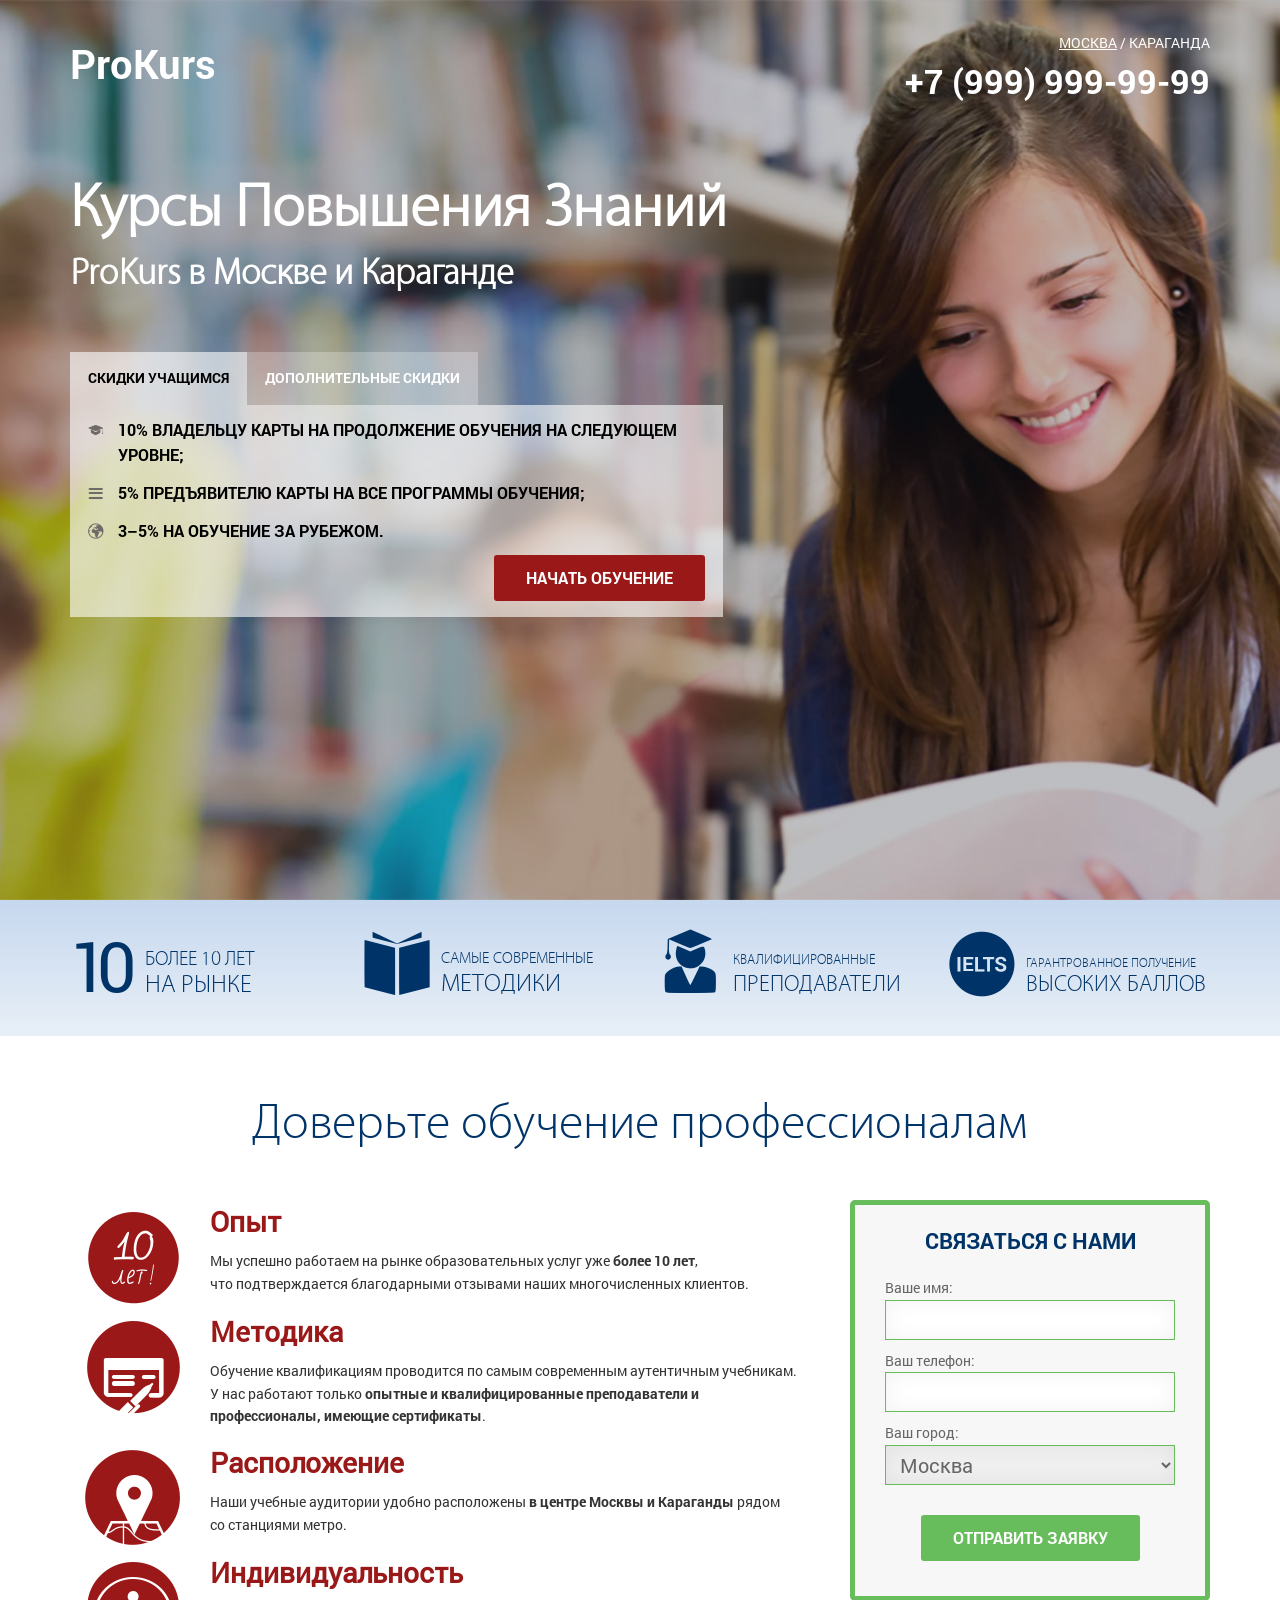
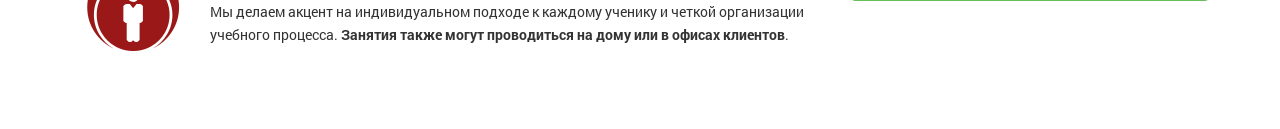
==== index.html @ 19eb00b7 "init" ====
<!DOCTYPE html>
<html>
<head>

	<meta charset="utf-8" />

	<title>Заголовок</title>
	<meta content="" name="description" />
	<link rel="shortcut icon" href="favicon.ico" />

	<meta http-equiv="X-UA-Compatible" content="IE=edge" />
	<meta name="viewport" content="width=device-width, initial-scale=1.0" />

	<link rel="stylesheet" href="libs/bootstrap/bootstrap-grid-3.3.2.min.css" />
	<link rel="stylesheet" href="libs/myfonts/stylesheet.css" />
	<link rel="stylesheet" href="libs/owl/assets/owl.carousel.css" />
	<link rel="stylesheet" href="libs/magnific/magnific-popup.css" />
	<link rel="stylesheet" href="libs/animate/animate.min.css" />
	<link rel="stylesheet" href="css/fonts.css" />
	<link rel="stylesheet" href="css/main.css" />
	<link rel="stylesheet" href="css/media.css" />

</head>
<body>

	<header>
		<div class="container">
			<div class="row">
				<div class="top_line">
					<div class="col-md-6 col-sm-6">
						<div class="logo">ProKurs</div>
					</div>
					<div class="col-md-6 col-sm-6">
						<div class="top_phone">
							
						<div class="wrapper">
    					<div class="tabs">
        				<span class="tab">Москва</span> /
        				<span class="tab">Караганда</span>
        
    					</div>
	    				
	    				<div class="tab_content">
				        <div class="tab_item">+7 (999) 999-99-99</div>
				        <div class="tab_item">+7 (999) 888-88-88</div>
	    				</div>
						
						</div>


						</div>
					</div>
				</div>
			</div>

			<div class="row">
				<div class="top_header clearfix">
					<div class="col-md-12">
						<h1>Курсы Повышения Знаний</h1>
						<h2>ProKurs в Москве и Караганде</h2>
					</div>
				</div>
				<div class="tabs_header clearfix">
				<div class="col-md-7">
					<div class="wrapper">
					    <div class="tabs clearfix">
					        <span class="tab">Скидки учащимся</span>
					        <span class="tab">
						        <span class="hidden-xs hidden-sm">Дополнительные скидки</span>
						        <span class="hidden-md hidden-lg">Дополнительно</span>       
					        </span>
					    </div>
					    <div class="tab_content">
					        <div class="tab_item">
					        	<ul>
					        		<li><i class="my my_a"></i>10% владельцу карты на продолжение обучения на следующем уровне;</li>
					        		<li><i class="my my_b"></i>5% предъявителю карты на все программы обучения;</li>
					        		<li><i class="my my_c"></i>3–5% на обучение за рубежом. </li>
					        	</ul>
					        </div>
					        <div class="tab_item">Lorem ipsum dolor sit amet, consectetur adipisicing elit. Fugiat non aspernatur voluptatibus blanditiis iste, culpa voluptatem accusamus obcaecati autem illum minus esse magnam libero, expedita delectus fugit numquam. Dolorem, quidem!</div>
					        <div class="button_wrap">
					        	<a href="#" class="button btn_red">Начать обучение</a>
					        </div>
					    </div>
					</div>										
				</div>
					
				</div>
			</div>
		</div>

	</header>

	<section class="s_tizers">
		<div class="container">
			<div class="row">
				<div class="col-md-3 col-sm-6">
					<div class="tiz_img">
						<i class="my">10</i>
					</div>
					<div class="tiz_descr">
						<span>Более 10 лет</span>
						<strong>на рынке</strong>
					</div>
				</div>
				<div class="col-md-3 col-sm-6">
					<div class="tiz_img">
						<i class="my my_d"></i>
					</div>
					<div class="tiz_descr">
						<span>Самые современные</span>
						<strong>методики</strong>
					</div>
				</div>
				<div class="col-md-3 col-sm-6">
					<div class="tiz_img">
						<i class="my my_e"></i>
					</div>
					<div class="tiz_descr">
						<span>Квалифицированные</span>
						<strong>преподаватели</strong>
					</div>
				</div>
				<div class="col-md-3 col-sm-6">
					<div class="tiz_img">
						<i class="my my_f"></i>
					</div>
					<div class="tiz_descr">
						<span>Гарантрованное получение</span>
						<strong>высоких баллов</strong>
					</div>
				</div>
			</div>
		</div>
	</section>

	<section class="s_profi">
	  <div class="container">
	      <div class="row">
	          <div class="col-md-12">
	              <h2>Доверьте обучение профессионалам</h2>
	          </div>
	      </div>
	      <div class="row">
	          <div class="col-md-8">
	             
	              <div class="profi_item clearfix col-md-12 col-sm-12 col-xs-6">
	                  <div class="row">
	                      <div class="profi_left col-md-2 col-sm-2">
	                          <i class="my my_h"></i>
	                      </div>
	                      <div class="profi_right col-md-10 col-sm-10">
	                          <h3>Опыт</h3>
	                          <p>Мы успешно работаем на рынке образовательных услуг уже <strong>более 10 лет</strong>, что подтверждается благодарными отзывами наших многочисленных клиентов.</p>
	                      </div>
	                  </div>
	              </div>


								<div class="profi_item clearfix col-md-12 col-sm-12 col-xs-6">
	                  <div class="row">
	                      <div class="profi_left col-md-2 col-sm-2">
	                          <i class="my my_g"></i>
	                      </div>
	                      <div class="profi_right col-md-10 col-sm-10">
	                          <h3>Методика</h3>
	                          <p>Обучение квалификациям проводится по самым современным аутентичным учебникам. У нас работают только <strong>опытные и квалифицированные преподаватели и профессионалы, имеющие сертификаты</strong>.</p>
	                      </div>
	                  </div>
	              </div>




								<div class="profi_item clearfix col-md-12 col-sm-12 col-xs-6">
	                  <div class="row">
	                      <div class="profi_left col-md-2 col-sm-2">
	                          <i class="my my_i"></i>
	                      </div>
	                      <div class="profi_right col-md-10 col-sm-10">
	                          <h3>Расположение</h3>
	                          <p>Наши учебные аудитории удобно расположены <strong>в центре Москвы и Караганды</strong> рядом со станциями метро.</p>
	                      </div>
	                  </div>
	              </div>


	              <div class="profi_item clearfix col-md-12 col-sm-12 col-xs-6">
	                  <div class="row">
	                      <div class="profi_left col-md-2 col-sm-2">
	                          <i class="my my_j"></i>
	                      </div>
	                      <div class="profi_right col-md-10 col-sm-10">
	                          <h3>Индивидуальность</h3>
	                          <p>Мы делаем акцент на индивидуальном подходе к каждому ученику и четкой организации учебного процесса. <strong>Занятия также могут проводиться на дому или в офисах клиентов</strong>.</p>
	                      </div>
	                  </div>
	              
	             </div>



	          </div>
	          <div class="col-md-4">
	              <form>
	              	<h2>Связаться с нами</h2>
	              	<label>
	              		<span>Ваше имя:</span>
	              		<input type="text" name="name" required>
	              	</label>
	              	<label>
	              		<span>Ваш телефон:</span>
	              		<input type="text" name="phone" required>
	              	</label>
	              	<label>
	              		<span>Ваш город:</span>
	              		<select name="city">
	              			<option>Москва</option>
	              			<option>Караганда</option>
	              		</select>
	              	</label>
	              	<div class="button_wrap">
	              	<button class = "button btn_green">
	              		Отправить заявку
	              	</button>
	              	</div>
	              </form>
	          </div> 
	      </div>
	</section>



	<script src="libs/jquery/jquery-1.11.2.min.js"></script>
	<script src="libs/modernizr/modernizr.js"></script>
	<script src="libs/stellar/jquery.stellar.min.js"></script>
	<script src="libs/owl/owl.carousel.min.js"></script>
	<script src="libs/magnific/jquery.magnific-popup.min.js"></script>
	<script src="libs/waypoints/waypoints.min.js"></script>
	<script src="libs/animate/animate-css.js"></script>
	
	<script src="js/common.js"></script>

	<!-- Yandex.Metrika counter --><script type="text/javascript">(function (d, w, c) { (w[c] = w[c] || []).push(function() { try { w.yaCounter28742626 = new Ya.Metrika({id:28742626, webvisor:true, clickmap:true, trackLinks:true, accurateTrackBounce:true}); } catch(e) { } }); var n = d.getElementsByTagName("script")[0], s = d.createElement("script"), f = function () { n.parentNode.insertBefore(s, n); }; s.type = "text/javascript"; s.async = true; s.src = (d.location.protocol == "https:" ? "https:" : "http:") + "//mc.yandex.ru/metrika/watch.js"; if (w.opera == "[object Opera]") { d.addEventListener("DOMContentLoaded", f, false); } else { f(); } })(document, window, "yandex_metrika_callbacks");</script><noscript><div><img src="//mc.yandex.ru/watch/28742626" style="position:absolute; left:-9999px;" alt="" /></div></noscript><!-- /Yandex.Metrika counter -->
	<!-- Google Analytics counter --><!-- /Google Analytics counter -->
</body>
</html>
---- libs/myfonts/stylesheet.css ----
/* Generated by Font Squirrel (http://www.fontsquirrel.com) on January 26, 2016 */



@font-face {
    font-family: 'myFont';
    src: url('myFont-webfont.eot');
    src: url('myFont-webfont.eot?#iefix') format('embedded-opentype'),
         url('myFont-webfont.woff2') format('woff2'),
         url('myFont-webfont.woff') format('woff'),
         url('myFont-webfont.ttf') format('truetype'),
         url('myFont-webfont.svg#myFont') format('svg');
    font-weight: normal;
    font-style: normal;

}

.my {
	font-family: 'myFont';
	font-style: 32px;
	display: inline-block;
	font-style: normal;
	text-rendering: auto;
	-webkit-font-smoothing: antialiased;
	-moz-osx-font-smoothing: grayscale;
	text-transform: none;
}

.my.my_a::before {
	content: 'a';
}

.my.my_b::before {
	content: 'b';
}

.my.my_c::before {
	content: 'c';
}

.my.my_d::before {
	content: 'd';
}
.my.my_e::before {
	content: 'e';
}
 
.my.my_f::before {
	content: 'f';
}

.my.my_g::before {
	content: 'g';
}

.my.my_h::before {
	content: 'h'; 
}

.my.my_i::before {
	content: 'i';
}


.my.my_j::before {
	content: 'j';
}
---- css/fonts.css ----
@font-face {
  font-family: "RobotoRegular";
  font-style: normal;
  font-weight: normal;
  src: url("../fonts/RobotoRegular/RobotoRegular.eot?#iefix") format("embedded-opentype"), url("../fonts/RobotoRegular/RobotoRegular.woff") format("woff"), url("../fonts/RobotoRegular/RobotoRegular.ttf") format("truetype");
}

@font-face {
  font-family: "RobotoBold";
  font-style: normal;
  font-weight: normal;
  src: url("../fonts/RobotoBold/RobotoBold.eot?#iefix") format("embedded-opentype"), url("../fonts/RobotoBold/RobotoBold.woff") format("woff"), url("../fonts/RobotoBold/RobotoBold.ttf") format("truetype");
}

@font-face {
  font-family: "CleanvertisingLight";
  font-style: normal;
  font-weight: normal;
  src: url("../fonts/CleanvertisingLight/CleanvertisingLight.eot?#iefix") format("embedded-opentype"), url("../fonts/CleanvertisingLight/CleanvertisingLight.woff") format("woff"), url("../fonts/CleanvertisingLight/CleanvertisingLight.ttf") format("truetype");
}
---- css/main.css ----
body {
  font-family: "RobotoRegular", sans-serif;
  color: #333;
  font-weight: normal;
  font-style: 16px;
  min-width: 320px;
  position: relative;
  line-height: 1.6;
  -webkit-font-smoothing: antialised;
}

h1 {
  color: #fff;
  font-size: 60px;
  line-height: 56px;
  font-weight: bold;
  font-family: "CleanvertisingLight", sans-serif;
  margin: 0;
}

section {
  padding: 58px 0 68px;
}

section.s_dark h2, section.s_dark h3, section.s_dark p {
  color: #fff;
}

section h2 {
  color: #003469;
  font-size: 50px;
  line-height: 56px;
  margin-bottom: 50px;
  font-family: "CleanvertisingLight", sans-serif;
  text-align: center;
  margin-top: 0;
  font-weight: normal;
}

p strong {
  font-family: "RobotoBold", sans-serif;
  font-weight: normal;
}

header {
  min-height: 640px;
  background-image: url(../img/top_bg.jpg);
  background-position: top center;
  background-size: cover;
  color: #fff;
  padding-top: 32px;
  padding-bottom: 40px;
}

.logo {
  font-size: 40px;
  font-family: "RobotoBold", sans-serif;
  font-weight: bold;
}

.tab_item {
  display: none;
  font-size: 16px;
  font-family: "RobotoBold", sans-serif;
}

.tab_item:first-child {
  display: block;
}

.top_phone {
  text-align: right;
}

.top_phone .wrapper .tab {
  text-transform: uppercase;
  cursor: pointer;
}

.top_phone .wrapper .active {
  text-decoration: underline;
}

.top_phone .tab_item {
  display: none;
  font-size: 34px;
  font-family: "RobotoBold", sans-serif;
}

.top_phone .tab_item:first-child {
  display: block;
}

.top_header {
  margin-top: 70px;
}

.top_header h2 {
  margin: 10px 0 0;
  font-family: "CleanvertisingLight", sans-serif;
  font-size: 36px;
}

.tabs_header {
  margin-top: 50px;
}

.tabs_header ul, .tabs_header li {
  list-style-type: none;
  margin: 0;
  padding: 0;
}

.tabs_header li {
  padding-left: 30px;
  position: relative;
  margin-bottom: 12px;
}

.tabs_header i {
  position: absolute;
  left: 0;
  top: 0;
  line-height: 26px;
  color: #6f6a67;
}

.tabs_header .tabs .tab {
  display: inline-block;
  background-color: rgba(255, 255, 255, 0.25);
  padding: 15px 18px;
  text-transform: uppercase;
  cursor: pointer;
  float: left;
  font-family: "RobotoBold", sans-serif;
  transition: all 0.25s ease;
}

.tabs_header .tabs .tab.active {
  background-color: rgba(255, 255, 255, 0.6);
  color: #000;
}

.tabs_header .tab_content {
  padding: 12px 18px 16px;
  font-family: "RobotoBold", sans-serif;
  font-size: 18px;
  background-color: rgba(255, 255, 255, 0.6);
  color: #000;
  text-transform: uppercase;
}

.button {
  border: none;
  cursor: pointer;
  display: inline-block;
  height: 46px;
  line-height: 46px;
  padding: 0 32px;
  background-color: #000;
  text-transform: uppercase;
  text-align: center;
  color: #fff;
  border-radius: 3px;
  font-size: 16px;
  font-family: "RobotoBold", sans-serif;
}

.button.btn_red {
  background-color: #9b1818;
}

.button.btn_green {
  background-color: #67bc5c;
}

.button.btn_white {
  background-color: #fff;
  color: #000;
}

.button_wrap {
  text-align: right;
}

a.button {
  color: #fff;
  text-decoration: none;
}

.s_tizers {
  background-color: #c6d8ee;
  background-image: linear-gradient(#c6d8ee, #e8eff7);
  color: #003469;
  font-family: "CleanvertisingLight", sans-serif;
  text-transform: uppercase;
  padding: 35px 0 0;
}

.s_tizers span {
  font-size: 14px;
  display: block;
}

.s_tizers strong {
  font-weight: normal;
  font-size: 23px;
  display: block;
}

.s_tizers .row > div {
  margin-bottom: 35px;
}

.tiz_img, .tiz_descr {
  display: inline-block;
  vertical-align: bottom;
}

.tiz_img i {
  font-size: 70px;
  line-height: 48px;
  margin-right: 5px;
}

.s_tizers .row > div:nth-child(1) i {
  font-family: "RobotoRegular", sans-serif;
  letter-spacing: -12px;
  margin-right: 18px;
  line-height: 60px;
}

.s_tizers .row > div:nth-child(1) strong {
  font-size: 25px;
  line-height: 28px;
}

.s_tizers .row > div:nth-child(1) span {
  font-size: 20px;
  line-height: 24px;
}

.s_tizers .row > div:nth-child(2) strong {
  font-size: 25px;
  line-height: 28px;
}

.s_tizers .row > div:nth-child(2) span {
  font-size: 16px;
  line-height: 24px;
}

.s_tizers .row > div:nth-child(2) i {
  position: relative;
  bottom: -3px;
}

.s_tizers .row > div:nth-child(3) strong {
  line-height: 28px;
}

.s_tizers .row > div:nth-child(3) span {
  line-height: 20px;
}

.s_tizers .row > div:nth-child(4) span {
  font-size: 13px;
  line-height: 8px;
}

.s_tizers .row > div:nth-child(4) strong {
  line-height: 34px;
}

.s_tizers .row > div:nth-child(4) i {
  line-height: 54px;
}

.profi_left {
  color: #9b1818;
}

.profi_left i {
  font-size: 100px;
  line-height: 110px;
}

.profi_right h3 {
  display: inline-block;
  margin: 0;
  color: #9b1818;
  font-size: 28px;
}

.profi_right p {
  margin-top: 5px;
}

form {
  background-color: #f7f7f7;
  padding: 25px 30px;
  border: #67bc5c 5px solid;
  border-radius: 5px;
}

form h2 {
  text-transform: uppercase;
  margin-top: 0;
  font-family: "RobotoBold", sans-serif;
  font-size: 22px;
  color: #text-color;
  line-height: 22px;
  margin-bottom: 25px;
}

form label {
  display: block;
  margin-bottom: 10px;
  color: #666;
  font-size: 14px;
}

form input,
form select {
  display: block;
  line-height: 40px;
  height: 40px;
  border: #67bc5c 1px solid;
  box-shadow: 0 0 20px rgba(0, 0, 0, 0.06) inset;
  width: 100%;
  text-indent: 10px;
  font-size: 20px;
}

form input:focus,
form select:focus {
  box-shadow: #67bc5c 0 0 0 2px;
  border-radius: 3px;
  border-color: #67bc5c;
}

form .button_wrap {
  text-align: center;
  margin: 30px 0 10px;
}
---- css/media.css ----
/*==========  Desktop First Method  ==========*/

/* Large Devices, Wide Screens */
@media only screen and (max-width : 1200px) {
	.s_tizers .row > div {
		text-align: center;
	}
	.tiz_descr {
		display: block;
		margin-top: 10px;
	}


/*	.s_tizers .row > div {
		text-align: center;
	}
	.tiz_descr {
		display: block;
		margin-top: 10px;
	}*/
}

/* Medium Devices, Desktops */


@media only screen and (max-width : 992px) {

	.s_tizers .row > div {
		text-align: left;
	}
	.tiz_descr {
		display: inline-block;
		margin-top: 10px;
	}
	.profi_item:last-child {
		margin-bottom: 30px;
	}
}

/* Small Devices, Tablets */
@media only screen and (max-width : 768px) {
	.top_phone, .logo, .top_header h1, .top_header h2 {
		text-align: center;
	}
	.logo {
		margin-bottom: 15px;
	}
	.top_phone .tab_item {
		font-size: 30px;
	}


	
/*	.s_contacts h2 {
		margin-bottom: 20px;
	}*/

}

@media only screen and (max-width : 600px) {
	.profi_item {
		width: 100%;
		text-align: center;
		margin-bottom: 25px;
	}
	
}

/* Extra Small Devices, Phones */
@media only screen and (max-width : 480px) {
	.top_header {
		margin-top: 30px;
	}
	.top_header h1 {
		font-size: 50px;
		line-height: 50px;
	}
	.top_header h2 {
		font-size: 28px;
	}

	.tabs_header .tabs .tab {
		font-size: 12px;
		padding: 15px 15px;
	}
	
	.button_wrap {
		text-align: center;
	}

	section h2 {
		font-size: 38px;
		line-height: 42px;
	}
/*	
	
	
	form h2 {
		font-size: 22px;
	}
	.button {
		font-size: 15px;
	}
	.s_contacts .tabs .tab {
		padding: 0 20px;
	}*/
}

/* Custom, iPhone Retina */
@media only screen and (max-width : 320px) {

}


/*==========  Mobile First Method  ==========*/

/* Custom, iPhone Retina */
@media only screen and (min-width : 320px) {

}

/* Extra Small Devices, Phones */
@media only screen and (min-width : 480px) {

}

/* Small Devices, Tablets */
@media only screen and (min-width : 768px) {

}

/* Medium Devices, Desktops */
@media only screen and (min-width : 992px) {

}

/* Large Devices, Wide Screens */
@media only screen and (min-width : 1200px) {

}


/* Large Devices, Wide Screens */
@media (min-height: 780px) and (min-width : 1400px) {
	
	.tabs_header {
		position: absolute;
		bottom: 80px;
	}

	.tabs_header > div {
		width: 100%;
		max-width: 660px;
	}

	.top_header {
		margin-top: 150px;
	}

}

@media (min-height: 780px) and (min-width: 1400px) {



/*	.tabs_header {
		position: absolute;
		bottom: 80px;
	}
	.tabs_header > div {
		width: 100%;
		max-width: 660px;
	}
	.top_header {
		margin-top: 150px;
	}*/
}
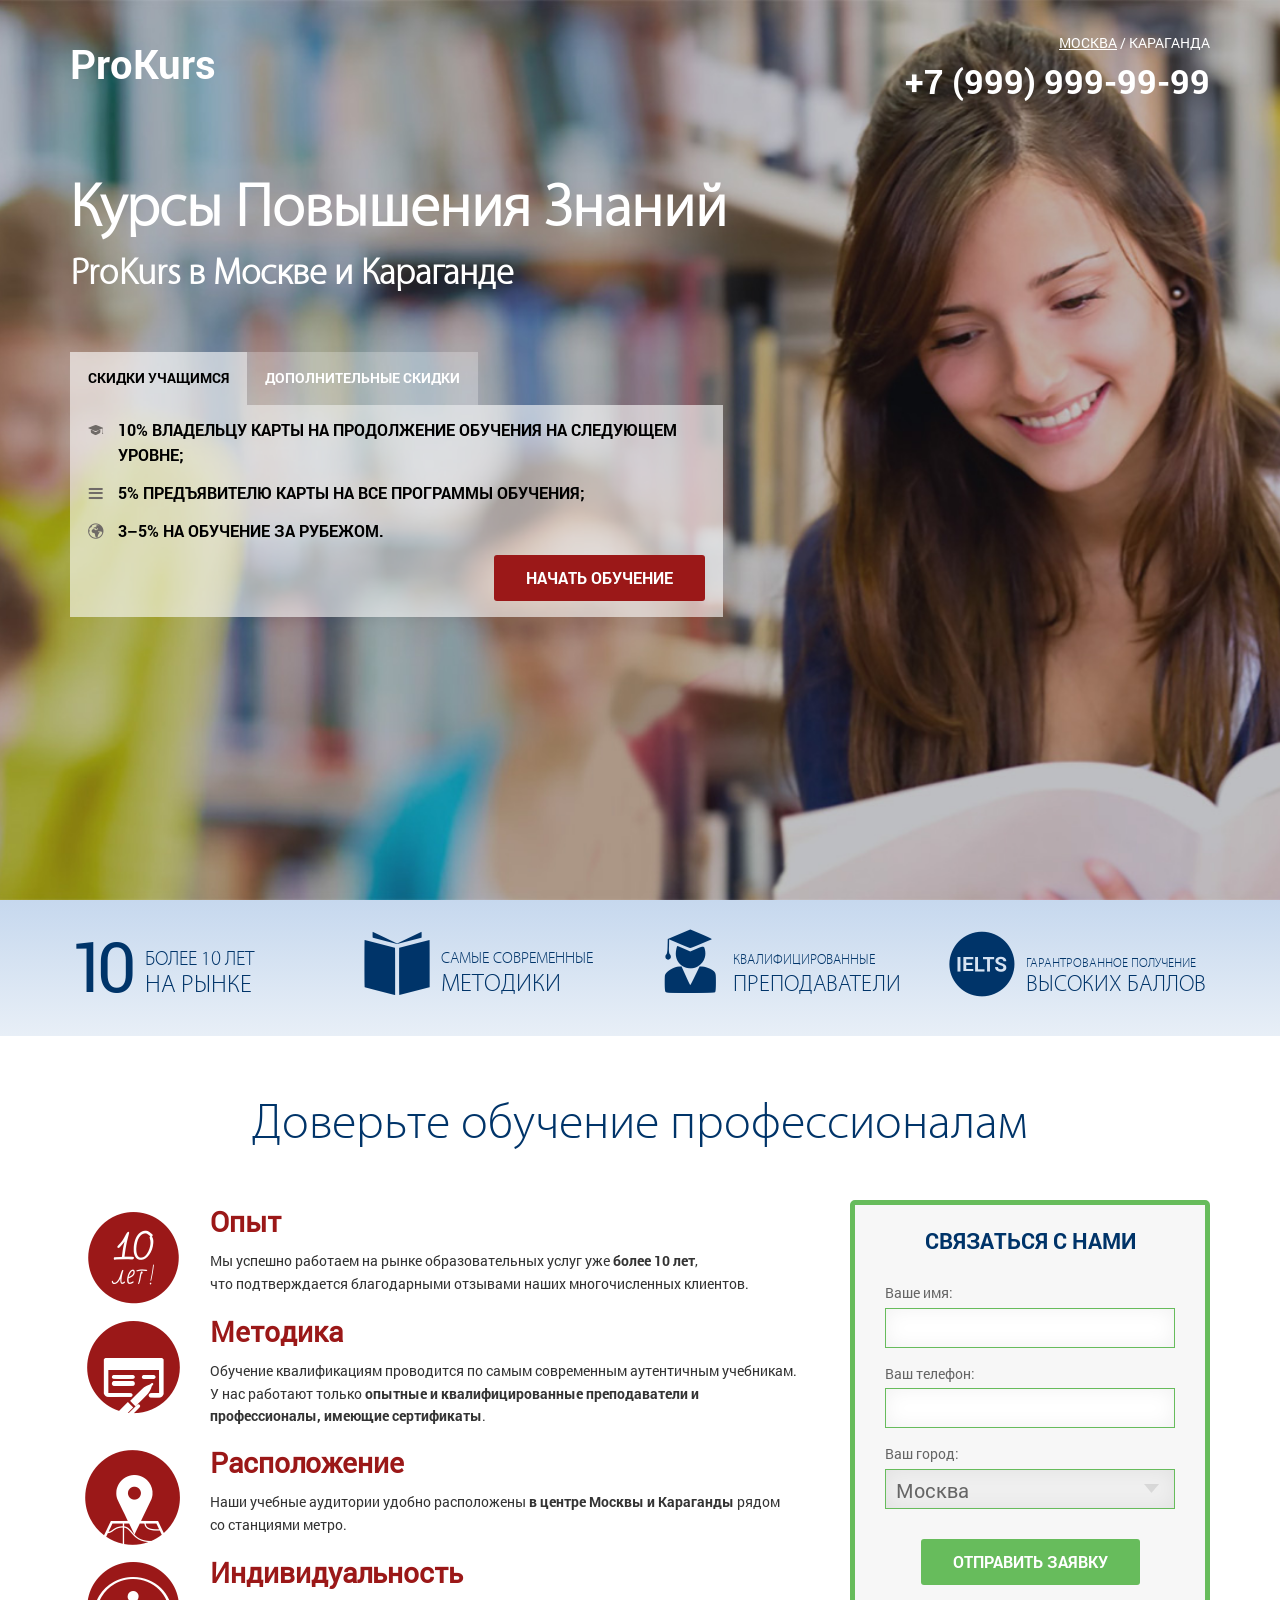
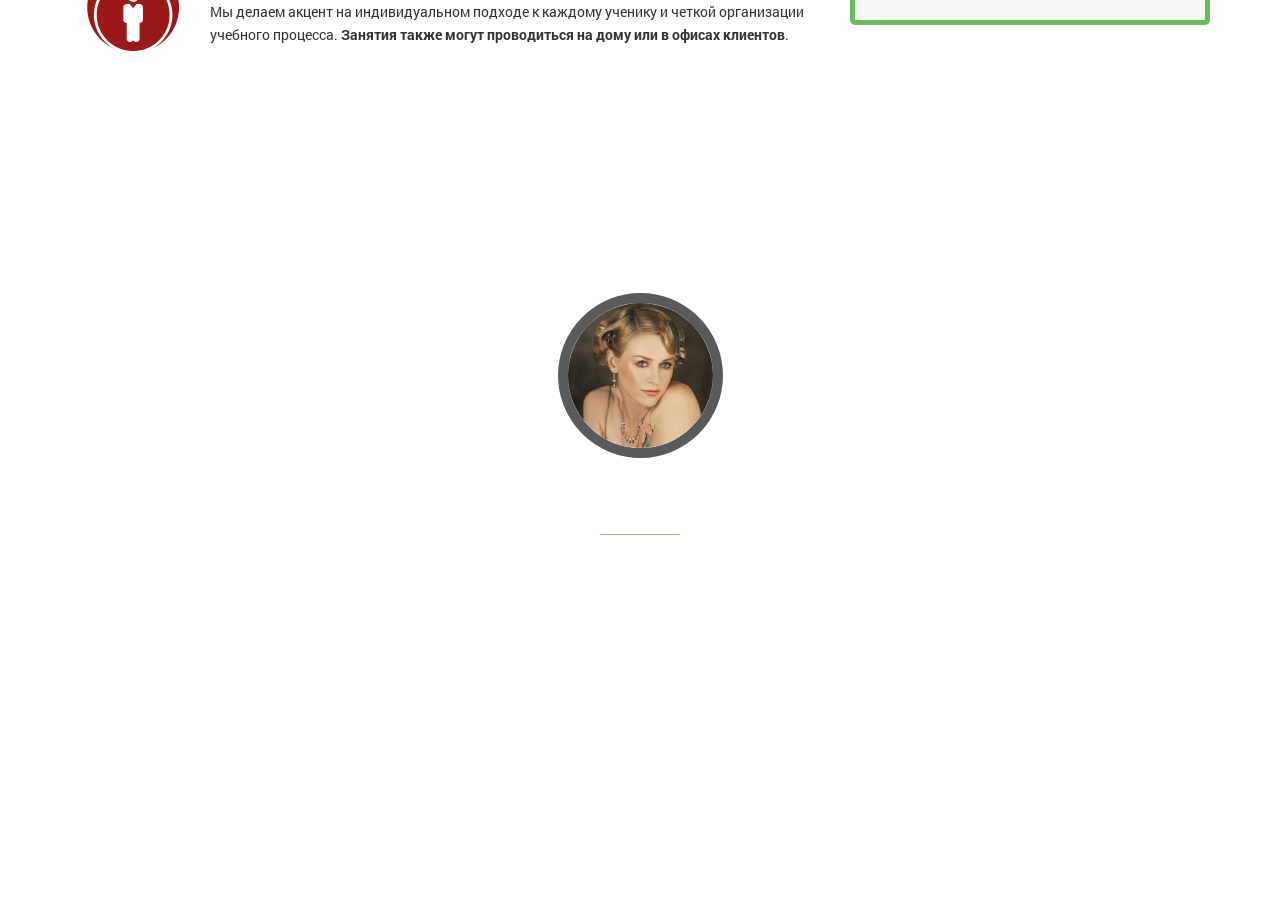
==== commit a2c2e8fa: "add review section" ====
--- a/index.html
+++ b/index.html
@@ -15,6 +15,7 @@
 	<link rel="stylesheet" href="libs/myfonts/stylesheet.css" />
 	<link rel="stylesheet" href="libs/owl/assets/owl.carousel.css" />
 	<link rel="stylesheet" href="libs/magnific/magnific-popup.css" />
+	<link rel="stylesheet" href="libs/stellar/jquery.stellar.min.css" />
 	<link rel="stylesheet" href="libs/animate/animate.min.css" />
 	<link rel="stylesheet" href="css/fonts.css" />
 	<link rel="stylesheet" href="css/main.css" />
@@ -229,7 +230,48 @@
 	          </div> 
 	      </div>
 	</section>
-
+	
+	<section class="s_review s_dark" data-stellar-background-ratio="0.5">
+		<div class="container">
+			<div class="row">
+				<div class="col-md-12">
+					<h2>Отзывы наших учеников</h2>
+				</div>
+			</div>
+			<div class="row">
+				<div class="col-md-12">
+					<div class="carousel">
+						<div class="review_item">
+							<div class="image_wrap">
+								<a href="img/review.jpg" class = "popup"><img src="img/review.jpg" alt="Alt"></a>
+							</div>
+							<h4>Соломатина Наталья</h4>		
+							<div class="hr"></div>
+							<div class="row">
+								<p class="col-md-8">Хочу поблагодарить ProKurs и Алену за проведенные курсы повышения квалификации. Эти уроки помогли мне преодолеть трудности. Уроки проходили в дружеской и непосредственной атмосфере, что способствовало хорошему усвоению материала и мотивировало на дальнейшие занятия. Алена всегда находила интересные темы для обсуждения.</p>
+							</div>			
+						</div>
+
+						<div class="review_item">							
+							<div class="image_wrap">
+								<a href="img/review.jpg" class = "popup"><img src="img/review.jpg" alt="Alt"></a>
+							</div>
+							<h4>Соломатина Наталья</h4>		
+							<div class="hr"></div>
+							<div class="row">
+								<p class="col-md-8">Хочу поблагодарить ProKurs и Алену за проведенные курсы повышения квалификации. Эти уроки помогли мне преодолеть трудности. Уроки проходили в дружеской и непосредственной атмосфере, что способствовало хорошему усвоению материала и мотивировало на дальнейшие занятия. Алена всегда находила интересные темы для обсуждения.</p>
+							</div>			
+												
+						</div>
+					</div>
+				</div>
+			</div>
+		</div>
+	</section>
+
+	<section>
+		
+	</section>
 
 
 	<script src="libs/jquery/jquery-1.11.2.min.js"></script>
--- a/css/main.css
+++ b/css/main.css
@@ -1,3 +1,15 @@
+body input:focus:required:invalid,
+body textarea:focus:required:invalid {
+  color: red;
+  box-shadow: #9b1818 0 0 0 2px;
+  border-color: #9b1818;
+}
+
+body input:required:valid,
+body textarea:required:valid {
+  color: green;
+}
+
 body {
   font-family: "RobotoRegular", sans-serif;
   color: #333;
@@ -310,12 +322,12 @@
   font-size: 22px;
   color: #text-color;
   line-height: 22px;
-  margin-bottom: 25px;
+  margin-bottom: 30px;
 }
 
 form label {
   display: block;
-  margin-bottom: 10px;
+  margin-bottom: 15px;
   color: #666;
   font-size: 14px;
 }
@@ -330,6 +342,8 @@
   width: 100%;
   text-indent: 10px;
   font-size: 20px;
+  margin-top: 3px;
+  -webkit-appearance: none;
 }
 
 form input:focus,
@@ -339,7 +353,99 @@
   border-color: #67bc5c;
 }
 
+form select {
+  background-image: url(../img/arrow.svg);
+  background-repeat: no-repeat;
+  background-position: right center;
+}
+
 form .button_wrap {
   text-align: center;
   margin: 30px 0 10px;
 }
+
+.s_review {
+  background-image: url(../img/middle_bg.jpg);
+  background-repeat: repeat-x;
+  background-attachment: fixed;
+  min-height: 500px;
+  background-position: top center;
+  background-size: cover;
+}
+
+.review_item {
+  text-align: center;
+}
+
+.review_item h4 {
+  font-family: "Times New Roman", serif;
+  font-style: italic;
+  font-size: 22px;
+  margin-top: 20px;
+  font-weight: normal;
+  color: #ffffff;
+  margin-bottom: 20px;
+}
+
+.review_item p {
+  margin: 30px auto 0;
+  float: none;
+  font-size: 15px;
+}
+
+.review_item .image_wrap {
+  text-align: center;
+}
+
+.review_item .image_wrap img {
+  width: 165px;
+  height: 165px;
+  display: inline-block;
+  border-radius: 50%;
+  border: #585a5b 10px solid;
+}
+
+.hr {
+  width: 80px;
+  height: 1px;
+  background-color: #CEA380;
+  margin: auto;
+}
+
+.owl-nav div {
+  width: 34px;
+  height: 140px;
+  background-image: url(../img/s_arrows.png);
+  top: 20px;
+  position: absolute;
+  opacity: .6;
+}
+
+.owl-nav div:hover {
+  opacity: 1;
+}
+
+.owl-nav div.owl-next {
+  right: 0;
+  background-position: top right;
+}
+
+.owl-dots {
+  width: 100%;
+  margin-top: 20px;
+  text-align: center;
+}
+
+.owl-dots .owl-dot {
+  width: 14px;
+  height: 14px;
+  background-color: #fff;
+  display: inline-block;
+  margin: 0 4px;
+  border-radius: 50%;
+  opacity: .5;
+}
+
+.owl-dots .owl-dot.active {
+  opacity: .8;
+}
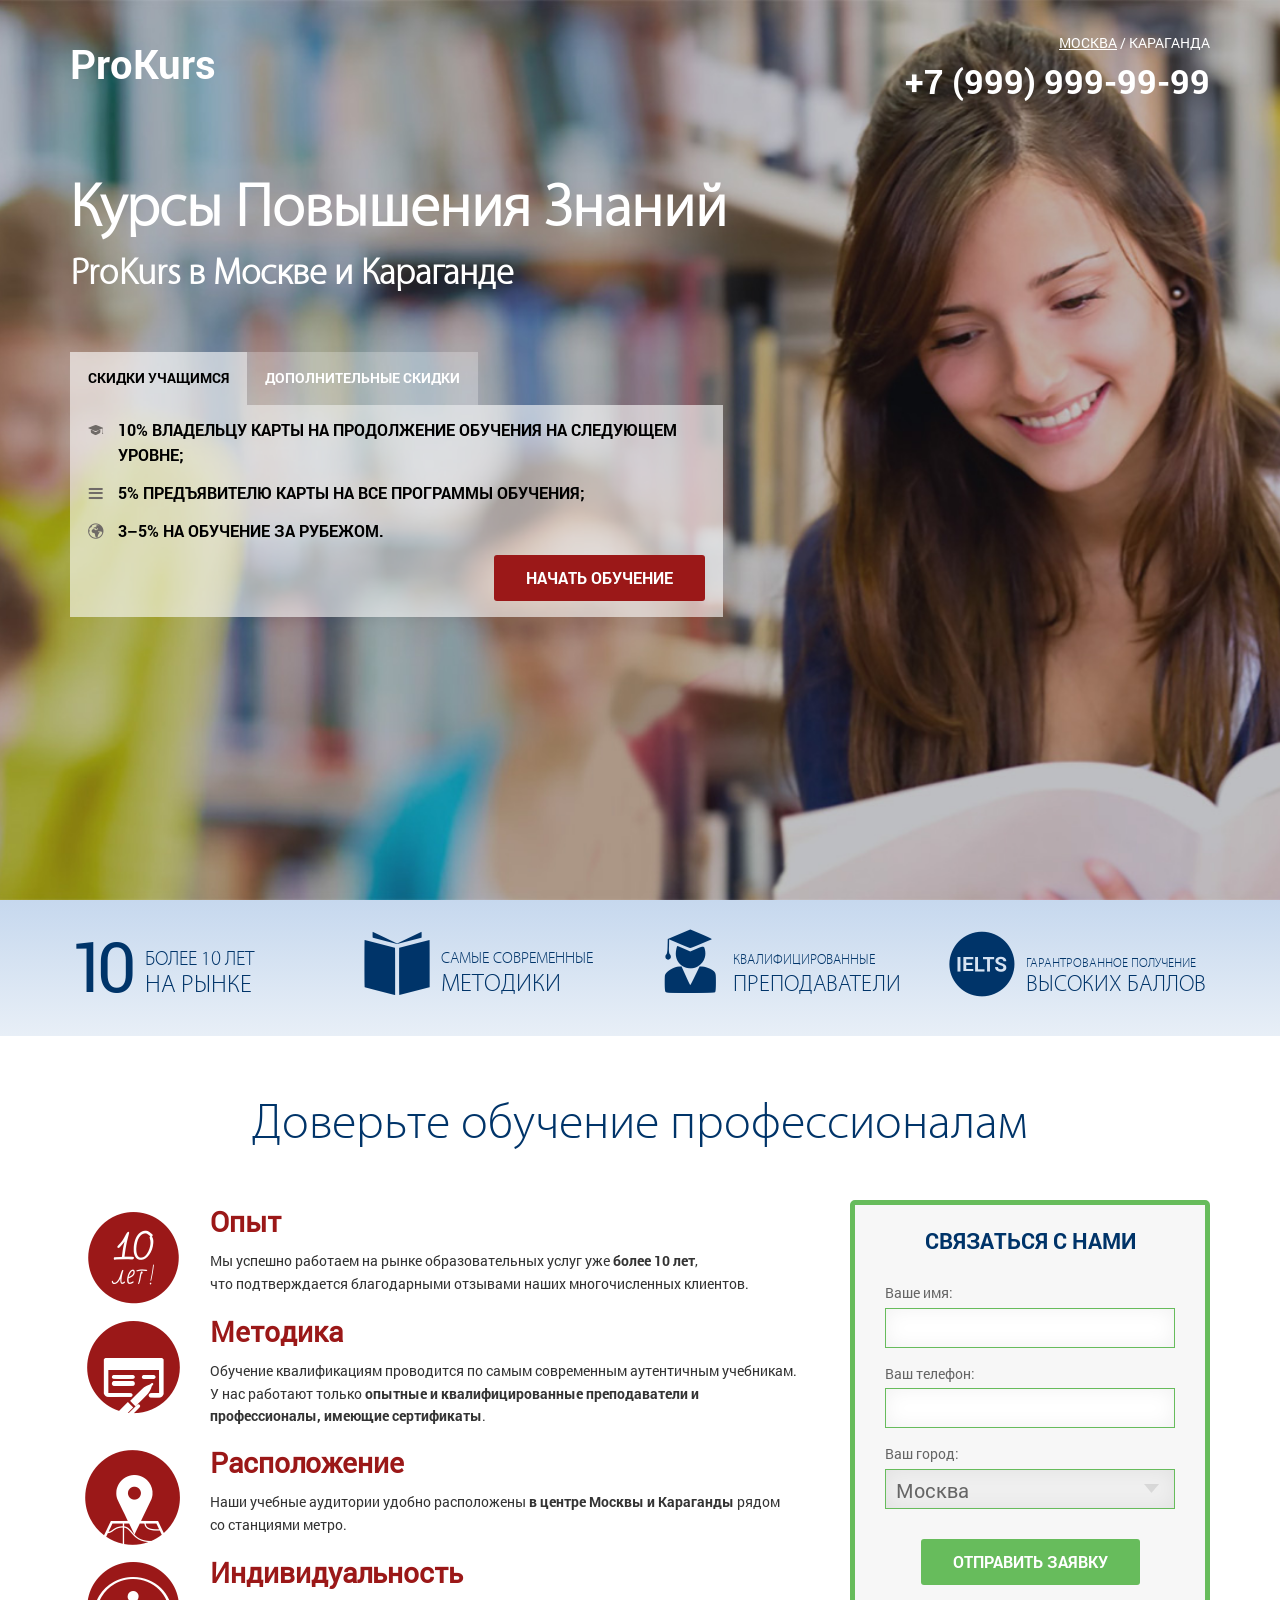
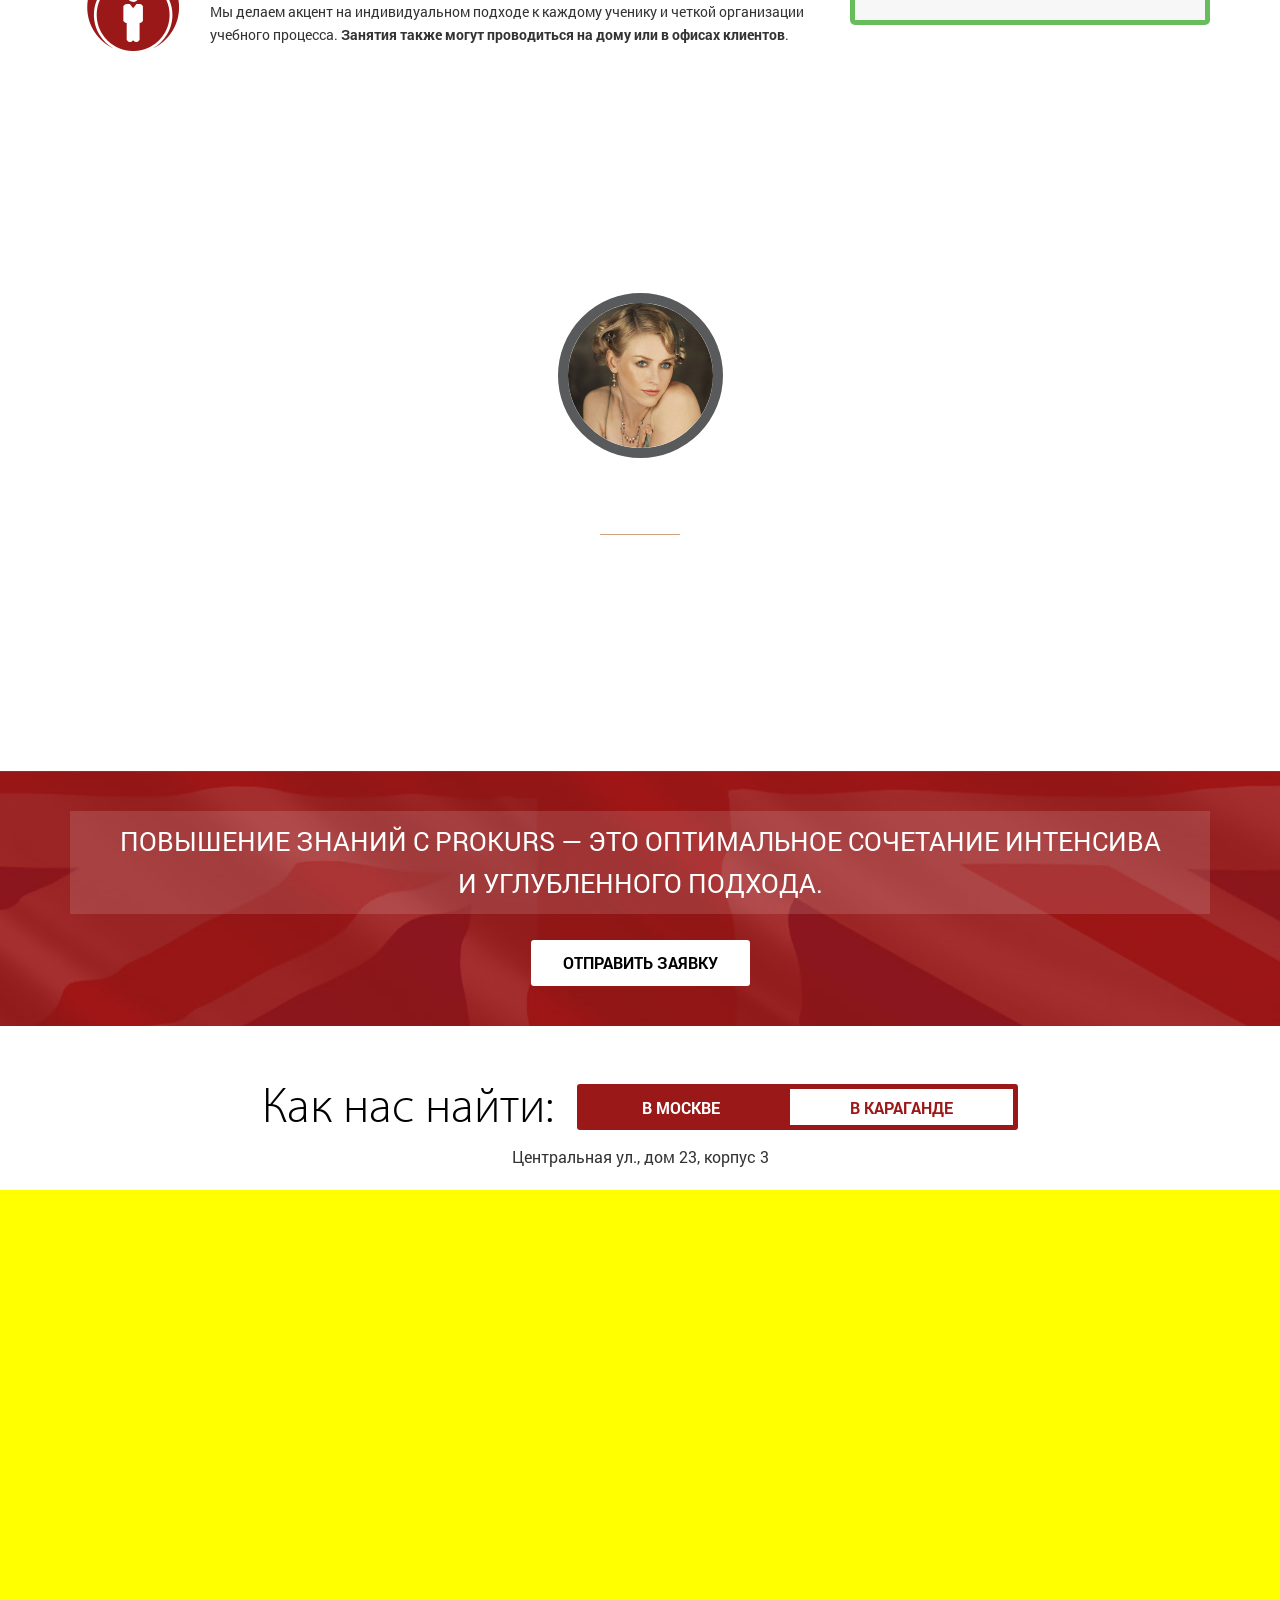
==== commit 502488cf: "add map section" ====
--- a/index.html
+++ b/index.html
@@ -269,8 +269,42 @@
 		</div>
 	</section>
 
-	<section>
-		
+	<section class="s_back s_dark">
+		<div class="container">
+			<div class="row">
+				<div class="col-md-12">
+					<h3>Повышение знаний с ProKurs — это оптимальное сочетание интенсива и углубленного подхода.</h3>
+					<a href="#" class="button btn_white">Отправить заявку</a>
+				</div>
+			</div>
+		</div>
+	</section>
+
+
+	<section class="s_contacts">
+		<div class="contacts_top">
+			<h2>Как нас найти: </h2>
+			<div class="tabs">
+				<span class="tab button btn_white">В Москве</span>
+				<span class="tab button btn_white">В Караганде</span>
+			</div>
+		</div>
+		<div class="wrapper clearfix">
+			<div class="tab_content">
+				<div class="tab_item">
+					Центральная ул., дом 23, корпус 3
+					<div class="map">
+						<script type="text/javascript" charset="utf-8" src="//api-maps.yandex.ru/services/constructor/1.0/js/?sid=SJxdPQAg-WQ5XZqvcQi4F38BadttcbzX&amp;height=480"></script>
+					</div>
+				</div>
+				<div class="tab_item">
+					Центральная ул., дом 21, корпус 1
+					<div class="map">
+						<script type="text/javascript" charset="utf-8" src="//api-maps.yandex.ru/services/constructor/1.0/js/?sid=AT8Q6jaWr2tIyiGAL12AlYM6z9bUo82e&amp;height=480"></script>
+					</div>
+				</div>
+			</div>
+		</div>
 	</section>
 
 
--- a/css/main.css
+++ b/css/main.css
@@ -449,3 +449,82 @@
 .owl-dots .owl-dot.active {
   opacity: .8;
 }
+
+.s_back {
+  background-image: url(../img/red_bg.jpg);
+  background-position: top center;
+  text-align: center;
+  padding: 40px 0;
+}
+
+.s_back h3 {
+  margin-top: 0;
+  text-transform: uppercase;
+  font-weight: normal;
+  font-size: 26px;
+  background-color: rgba(255, 255, 255, 0.13);
+  padding: 10px 0;
+}
+
+.s_back .button {
+  margin: auto;
+}
+
+.s_contacts {
+  padding-bottom: 0;
+  text-align: center;
+}
+
+.s_contacts .wrapper {
+  margin-top: 15px;
+  font-size: 18px;
+}
+
+.s_contacts .wrapper .tab_item {
+  font-weight: normal;
+  font-family: "RobotoRegular", sans-serif;
+}
+
+.s_contacts h2 {
+  color: #000;
+  display: inline-block;
+  vertical-align: middle;
+  margin-bottom: 0;
+  height: 45px;
+  line-height: 45px;
+}
+
+.s_contacts .tabs {
+  display: inline-block;
+  vertical-align: middle;
+  height: 45px;
+  line-height: 45px;
+  margin-left: 20px;
+}
+
+.s_contacts .tabs .tab {
+  float: left;
+  padding: 0 60px;
+  border: #9b1818 5px solid;
+  line-height: 38px;
+  color: #9b1818;
+}
+
+.s_contacts .tabs .tab:first-child {
+  border-radius: 3px 0 0 3px;
+}
+
+.s_contacts .tabs .tab:last-child {
+  border-radius: 0 3px 3px 0;
+}
+
+.s_contacts .tabs .tab.active {
+  background-color: #9b1818;
+  color: #fff;
+}
+
+.map {
+  margin-top: 20px;
+  min-height: 480px;
+  background-color: yellow;
+}
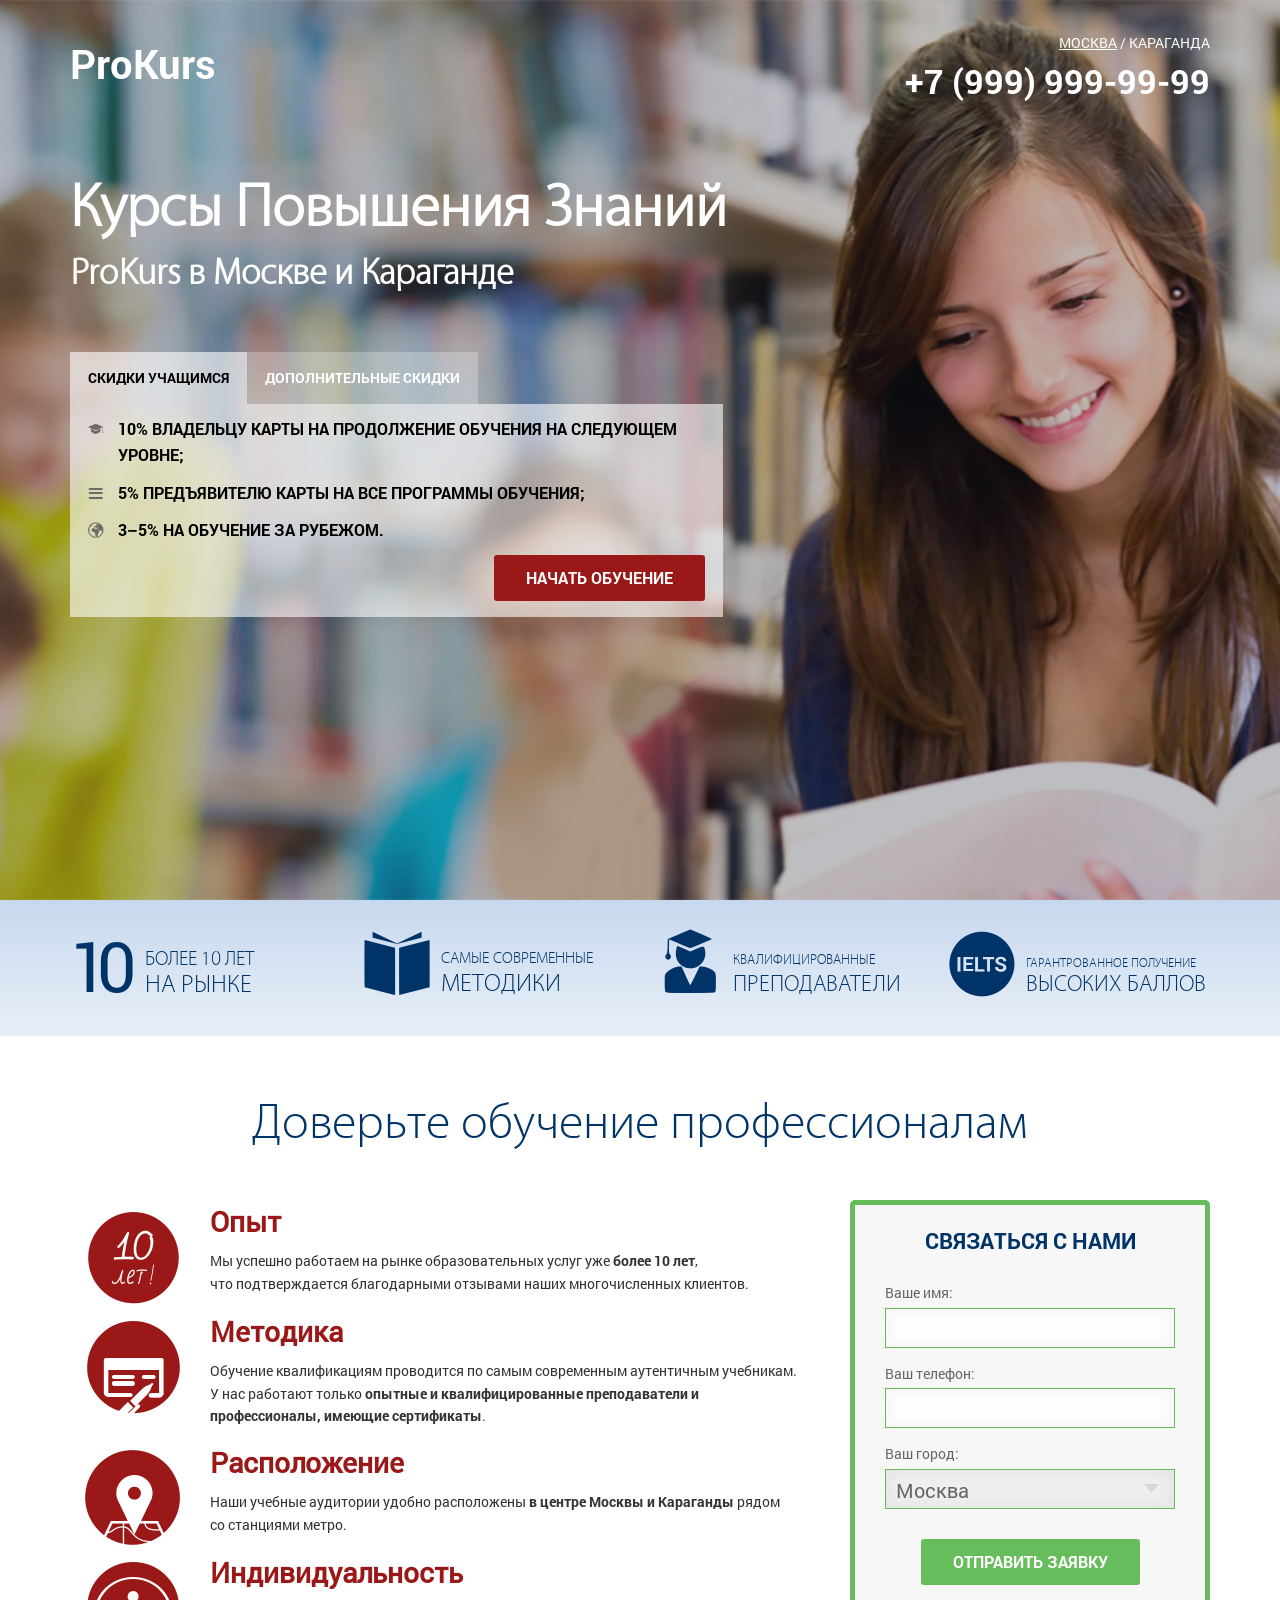
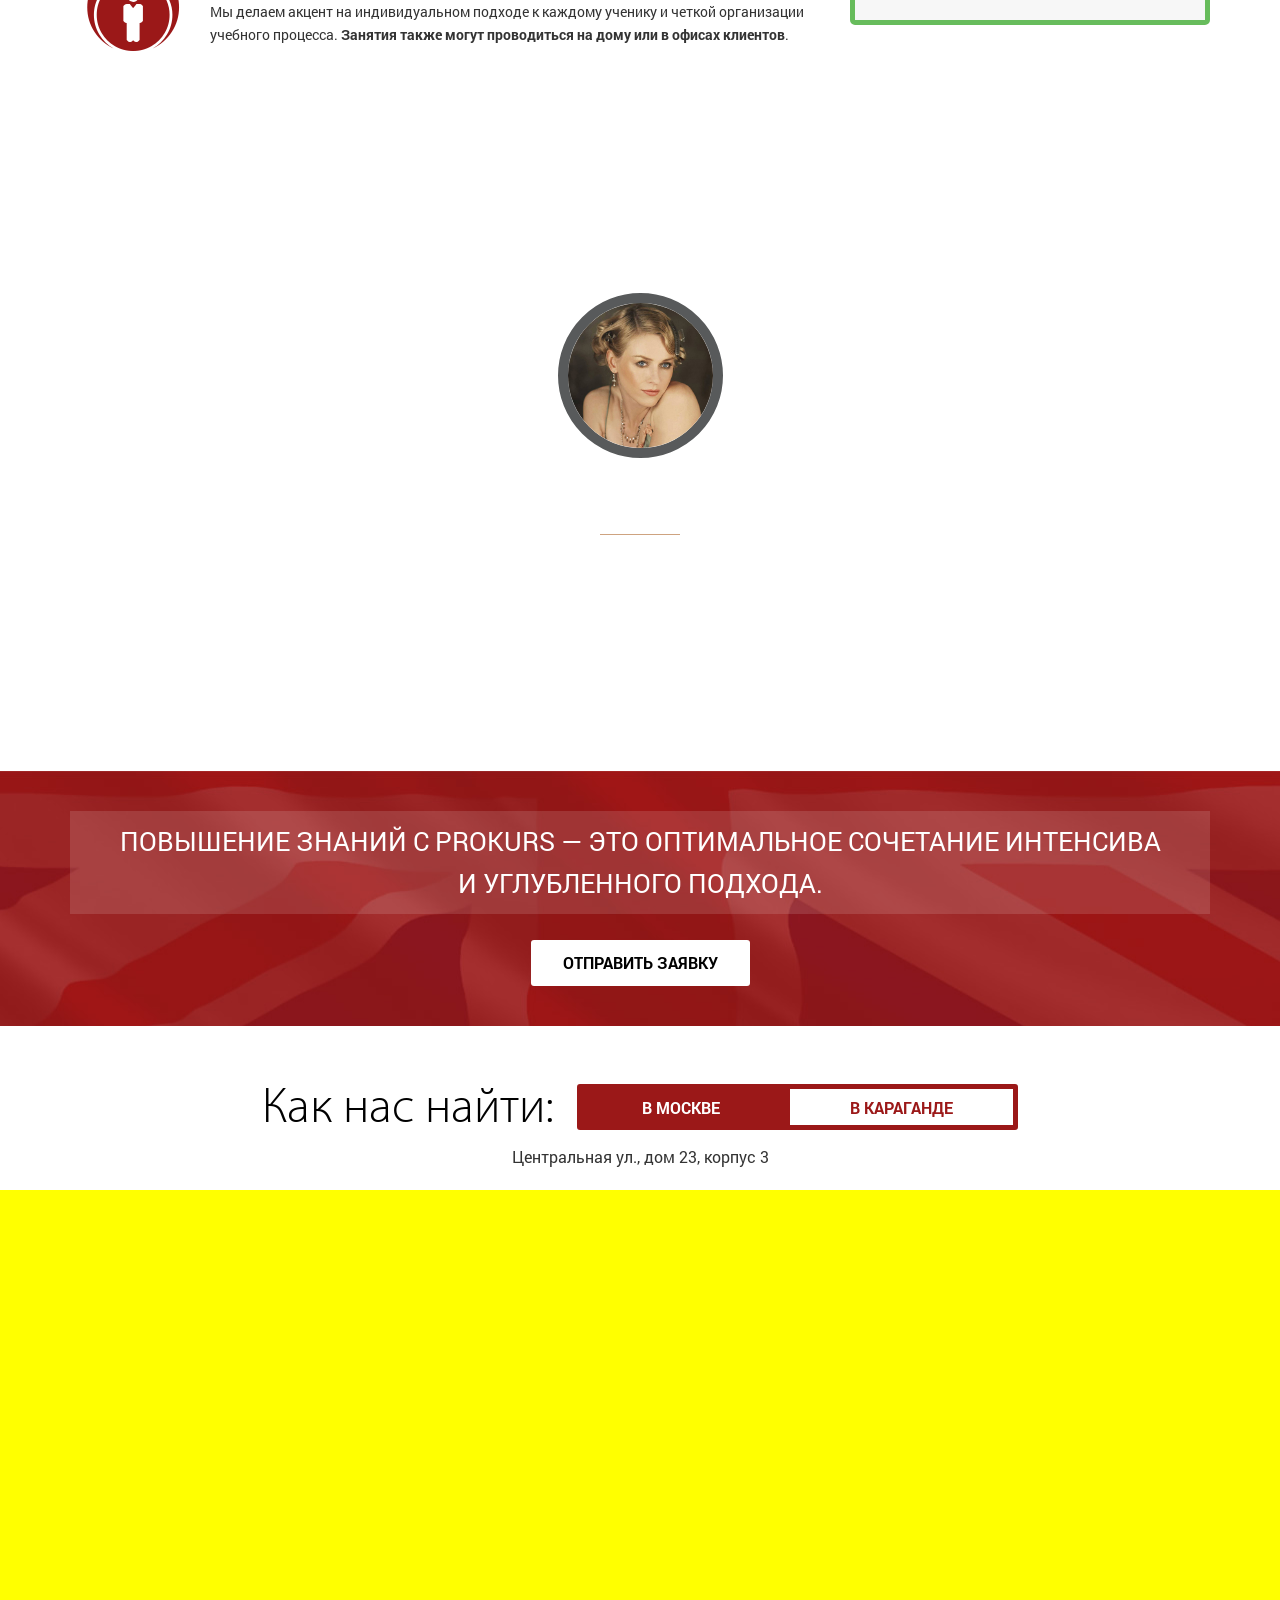
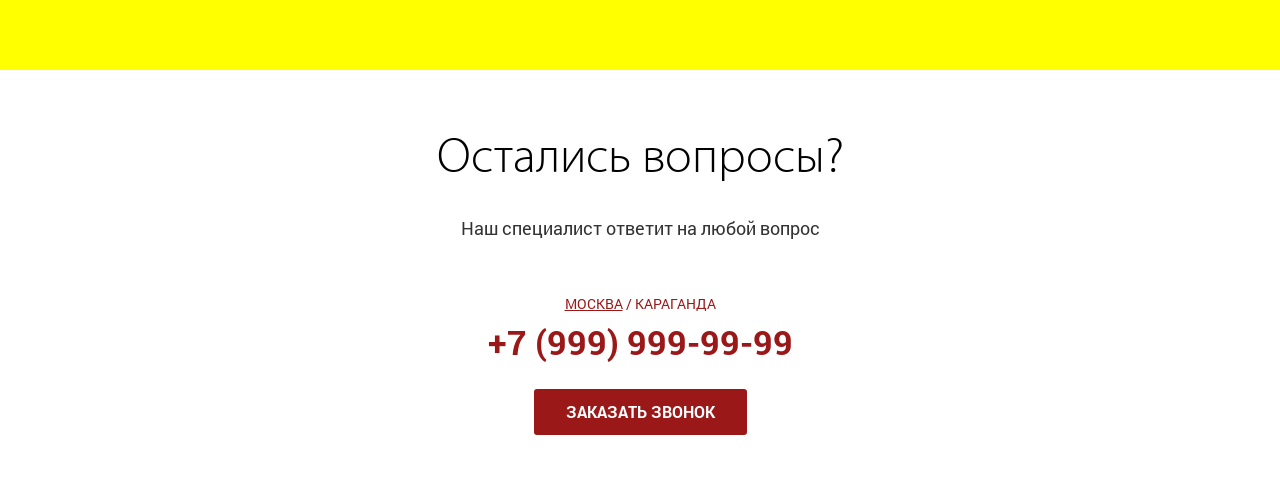
==== commit 733a3e13: "add footer and animation" ====
--- a/index.html
+++ b/index.html
@@ -47,8 +47,6 @@
 	    				</div>
 						
 						</div>
-
-
 						</div>
 					</div>
 				</div>
@@ -308,6 +306,35 @@
 	</section>
 
 
+	<footer>
+		<div class="container">
+			<div class="row">
+				<div class="col-md-12">
+					<h2>Остались вопросы?</h2>
+					<p>Наш специалист ответит на любой вопрос</p>
+					<div class="bottom_phone">							
+						<div class="wrapper">
+    					<div class="tabs">
+        				<span class="tab">Москва</span> /
+        				<span class="tab">Караганда</span>        
+    					</div>
+	    				
+	    				<div class="tab_content">
+				        <div class="tab_item">+7 (999) 999-99-99</div>
+				        <div class="tab_item">+7 (999) 888-88-88</div>
+	    				</div>						
+						</div>
+					</div>
+					<div class="button_wrap">
+						<a href="" class="button btn_red">Заказать звонок</a>
+					</div>
+				</div>
+			</div>
+		</div>
+		
+	</footer>
+
+
 	<script src="libs/jquery/jquery-1.11.2.min.js"></script>
 	<script src="libs/modernizr/modernizr.js"></script>
 	<script src="libs/stellar/jquery.stellar.min.js"></script>
--- a/css/main.css
+++ b/css/main.css
@@ -19,6 +19,7 @@
   position: relative;
   line-height: 1.6;
   -webkit-font-smoothing: antialised;
+  overflow-x: hidden;
 }
 
 h1 {
@@ -30,15 +31,20 @@
   margin: 0;
 }
 
-section {
+section,
+footer {
   padding: 58px 0 68px;
 }
 
-section.s_dark h2, section.s_dark h3, section.s_dark p {
+section.s_dark h2, section.s_dark h3, section.s_dark p,
+footer.s_dark h2,
+footer.s_dark h3,
+footer.s_dark p {
   color: #fff;
 }
 
-section h2 {
+section h2,
+footer h2 {
   color: #003469;
   font-size: 50px;
   line-height: 56px;
@@ -84,23 +90,33 @@
   text-align: right;
 }
 
-.top_phone .wrapper .tab {
+.top_phone .wrapper .tab,
+.bottom_phone .wrapper .tab {
   text-transform: uppercase;
   cursor: pointer;
 }
 
-.top_phone .wrapper .active {
+.top_phone .wrapper .active,
+.bottom_phone .wrapper .active {
   text-decoration: underline;
 }
 
-.top_phone .tab_item {
+.top_phone .tab_item,
+.bottom_phone .tab_item {
   display: none;
   font-size: 34px;
   font-family: "RobotoBold", sans-serif;
 }
 
-.top_phone .tab_item:first-child {
+.top_phone .tab_item:first-child,
+.bottom_phone .tab_item:first-child {
   display: block;
+}
+
+.bottom_phone {
+  text-align: center;
+  margin-top: 50px;
+  color: #9b1818;
 }
 
 .top_header {
@@ -528,3 +544,18 @@
   min-height: 480px;
   background-color: yellow;
 }
+
+footer .button_wrap {
+  text-align: center;
+  margin-top: 20px;
+}
+
+footer h2 {
+  color: #000;
+  margin-bottom: 30px;
+}
+
+footer p {
+  text-align: center;
+  font-size: 18px;
+}
--- a/css/media.css
+++ b/css/media.css
@@ -51,9 +51,9 @@
 
 
 	
-/*	.s_contacts h2 {
+	.s_contacts h2 {
 		margin-bottom: 20px;
-	}*/
+	}
 
 }
 
@@ -101,9 +101,10 @@
 	.button {
 		font-size: 15px;
 	}
+	*/
 	.s_contacts .tabs .tab {
 		padding: 0 20px;
-	}*/
+	}
 }
 
 /* Custom, iPhone Retina */
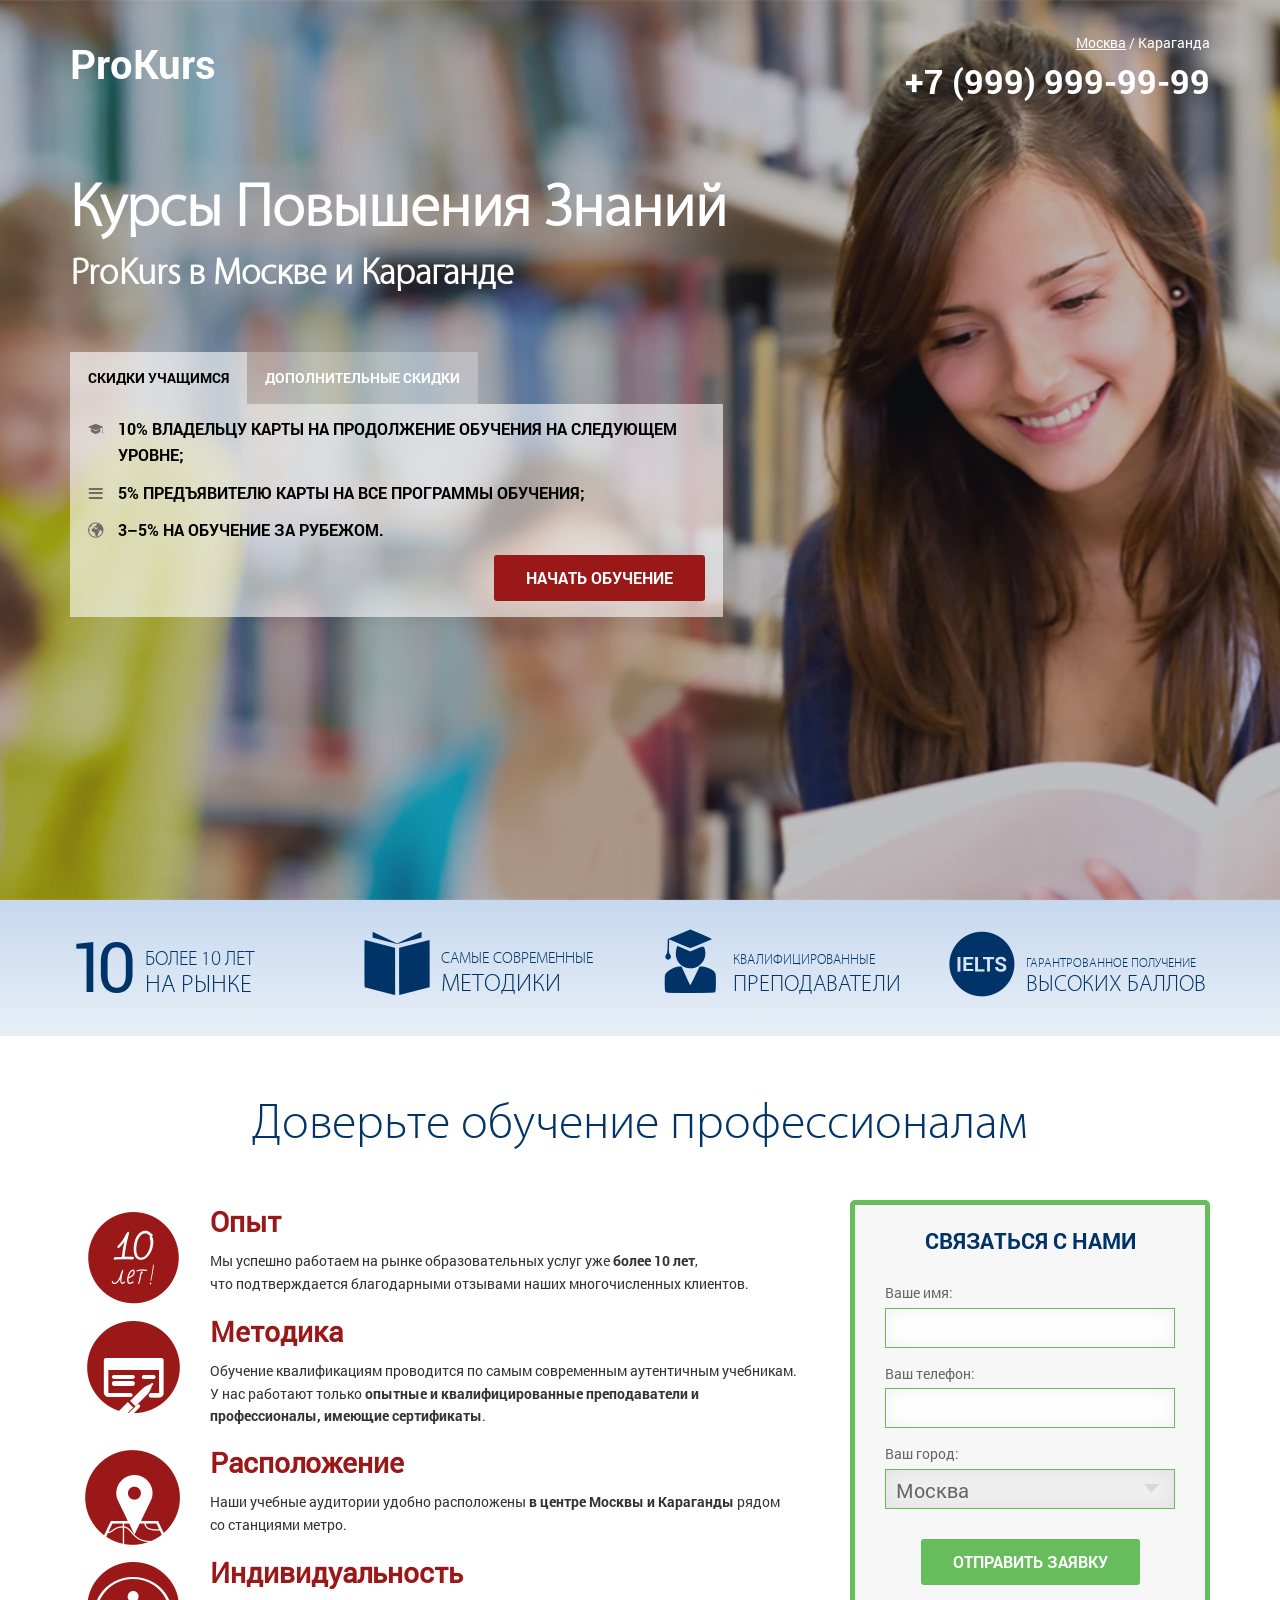
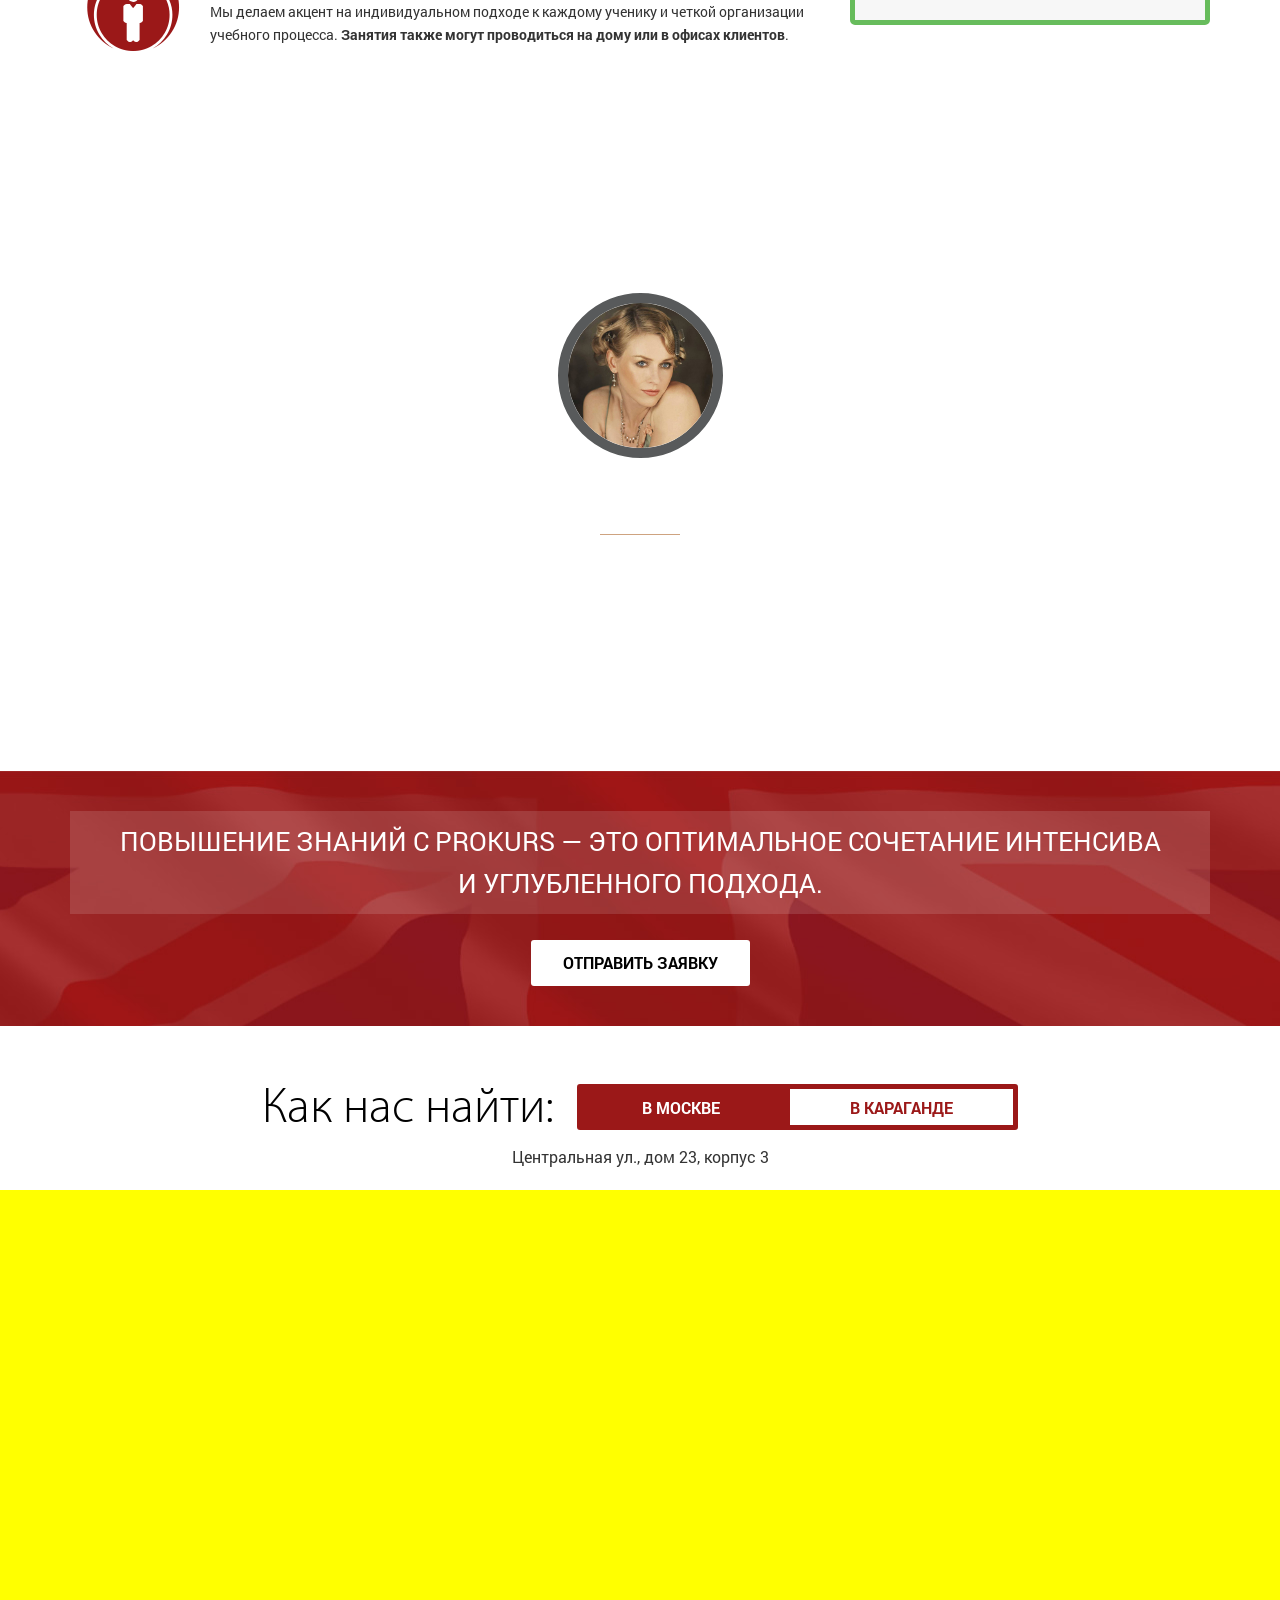
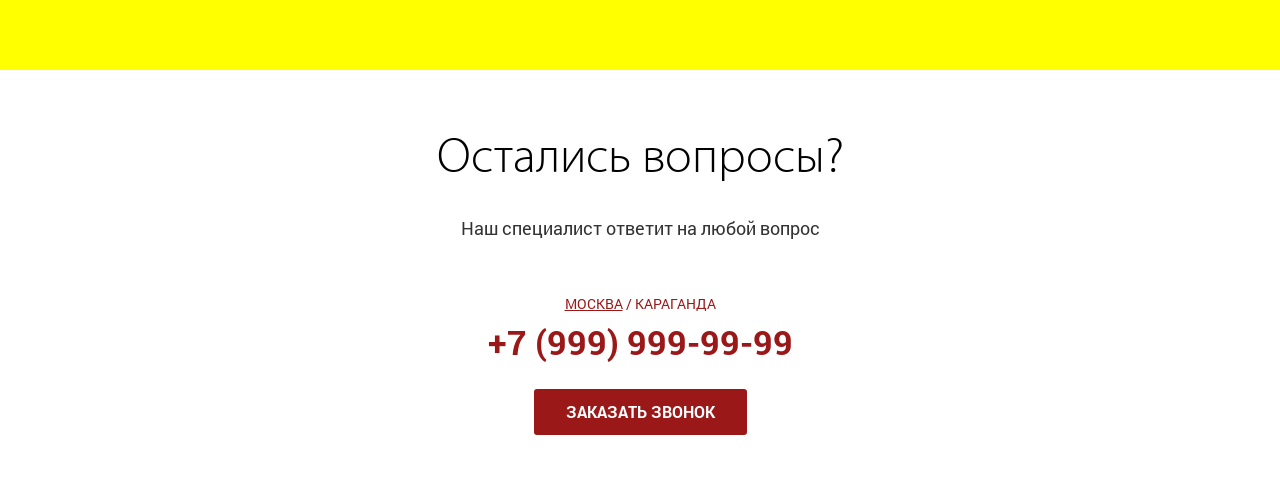
==== commit 0fd52605: "pre release" ====
--- a/index.html
+++ b/index.html
@@ -79,7 +79,7 @@
 					        </div>
 					        <div class="tab_item">Lorem ipsum dolor sit amet, consectetur adipisicing elit. Fugiat non aspernatur voluptatibus blanditiis iste, culpa voluptatem accusamus obcaecati autem illum minus esse magnam libero, expedita delectus fugit numquam. Dolorem, quidem!</div>
 					        <div class="button_wrap">
-					        	<a href="#" class="button btn_red">Начать обучение</a>
+					        	<a href="#hidden_form" class="button btn_red popup_c">Начать обучение</a>
 					        </div>
 					    </div>
 					</div>										
@@ -220,7 +220,7 @@
 	              		</select>
 	              	</label>
 	              	<div class="button_wrap">
-	              	<button class = "button btn_green">
+	              	<button href="#hidden_form" class = "button btn_green popup_c">
 	              		Отправить заявку
 	              	</button>
 	              	</div>
@@ -272,7 +272,7 @@
 			<div class="row">
 				<div class="col-md-12">
 					<h3>Повышение знаний с ProKurs — это оптимальное сочетание интенсива и углубленного подхода.</h3>
-					<a href="#" class="button btn_white">Отправить заявку</a>
+					<a href="#hidden_form" class="button btn_white popup_c">Отправить заявку</a>
 				</div>
 			</div>
 		</div>
@@ -326,13 +326,57 @@
 						</div>
 					</div>
 					<div class="button_wrap">
-						<a href="" class="button btn_red">Заказать звонок</a>
+						<a href="#form_back" class="button btn_red popup_c">Заказать звонок</a>
 					</div>
 				</div>
 			</div>
 		</div>
 		
 	</footer>
+
+
+	<div class="hidden">
+		<form id="hidden_form">		
+	  	<h2>Связаться с нами</h2>
+	  	<label>
+	  		<span>Ваше имя:</span>
+	  		<input type="text" name="name" required>
+	  	</label>
+	  	<label>
+	  		<span>Ваш телефон:</span>
+	  		<input type="text" name="phone" required>
+	  	</label>
+	  	<label>
+	  		<span>Ваш город:</span>
+	  		<select name="city">
+	  			<option>Москва</option>
+	  			<option>Караганда</option>
+	  		</select>
+	  	</label>
+	  	<div class="button_wrap">
+	  	<button class = "button btn_green">
+	  		Отправить заявку
+	  	</button>
+	  	</div>	              
+		</form>
+
+		<form id="form_back">		
+	  	<h2>Заказать звонок</h2>
+	  	<label>
+	  		<span>Ваше имя:</span>
+	  		<input type="text" name="name" required>
+	  	</label>
+	  	<label>
+	  		<span>Ваш телефон:</span>
+	  		<input type="text" name="phone" required>
+	  	</label>
+	  	<div class="button_wrap">
+	  	<button class = "button btn_green">
+	  		Отправить заявку
+	  	</button>
+	  	</div>	              
+		</form>
+	</div>
 
 
 	<script src="libs/jquery/jquery-1.11.2.min.js"></script>
--- a/css/main.css
+++ b/css/main.css
@@ -92,7 +92,6 @@
 
 .top_phone .wrapper .tab,
 .bottom_phone .wrapper .tab {
-  text-transform: uppercase;
   cursor: pointer;
 }
 
@@ -117,6 +116,7 @@
   text-align: center;
   margin-top: 50px;
   color: #9b1818;
+  text-transform: uppercase;
 }
 
 .top_header {
@@ -559,3 +559,16 @@
   text-align: center;
   font-size: 18px;
 }
+
+#hidden_form,
+#form_back {
+  max-width: 420px;
+  margin: auto;
+  position: relative;
+}
+
+#hidden_form h2,
+#form_back h2 {
+  text-align: center;
+  font-weight: normal;
+}
--- a/css/media.css
+++ b/css/media.css
@@ -9,15 +9,6 @@
 		display: block;
 		margin-top: 10px;
 	}
-
-
-/*	.s_tizers .row > div {
-		text-align: center;
-	}
-	.tiz_descr {
-		display: block;
-		margin-top: 10px;
-	}*/
 }
 
 /* Medium Devices, Desktops */
@@ -42,14 +33,14 @@
 	.top_phone, .logo, .top_header h1, .top_header h2 {
 		text-align: center;
 	}
+
 	.logo {
 		margin-bottom: 15px;
 	}
+
 	.top_phone .tab_item {
 		font-size: 30px;
 	}
-
-
 	
 	.s_contacts h2 {
 		margin-bottom: 20px;
@@ -58,6 +49,7 @@
 }
 
 @media only screen and (max-width : 600px) {
+
 	.profi_item {
 		width: 100%;
 		text-align: center;
@@ -82,8 +74,7 @@
 	.tabs_header .tabs .tab {
 		font-size: 12px;
 		padding: 15px 15px;
-	}
-	
+	}	
 	.button_wrap {
 		text-align: center;
 	}
@@ -159,20 +150,3 @@
 	}
 
 }
-
-@media (min-height: 780px) and (min-width: 1400px) {
-
-
-
-/*	.tabs_header {
-		position: absolute;
-		bottom: 80px;
-	}
-	.tabs_header > div {
-		width: 100%;
-		max-width: 660px;
-	}
-	.top_header {
-		margin-top: 150px;
-	}*/
-}
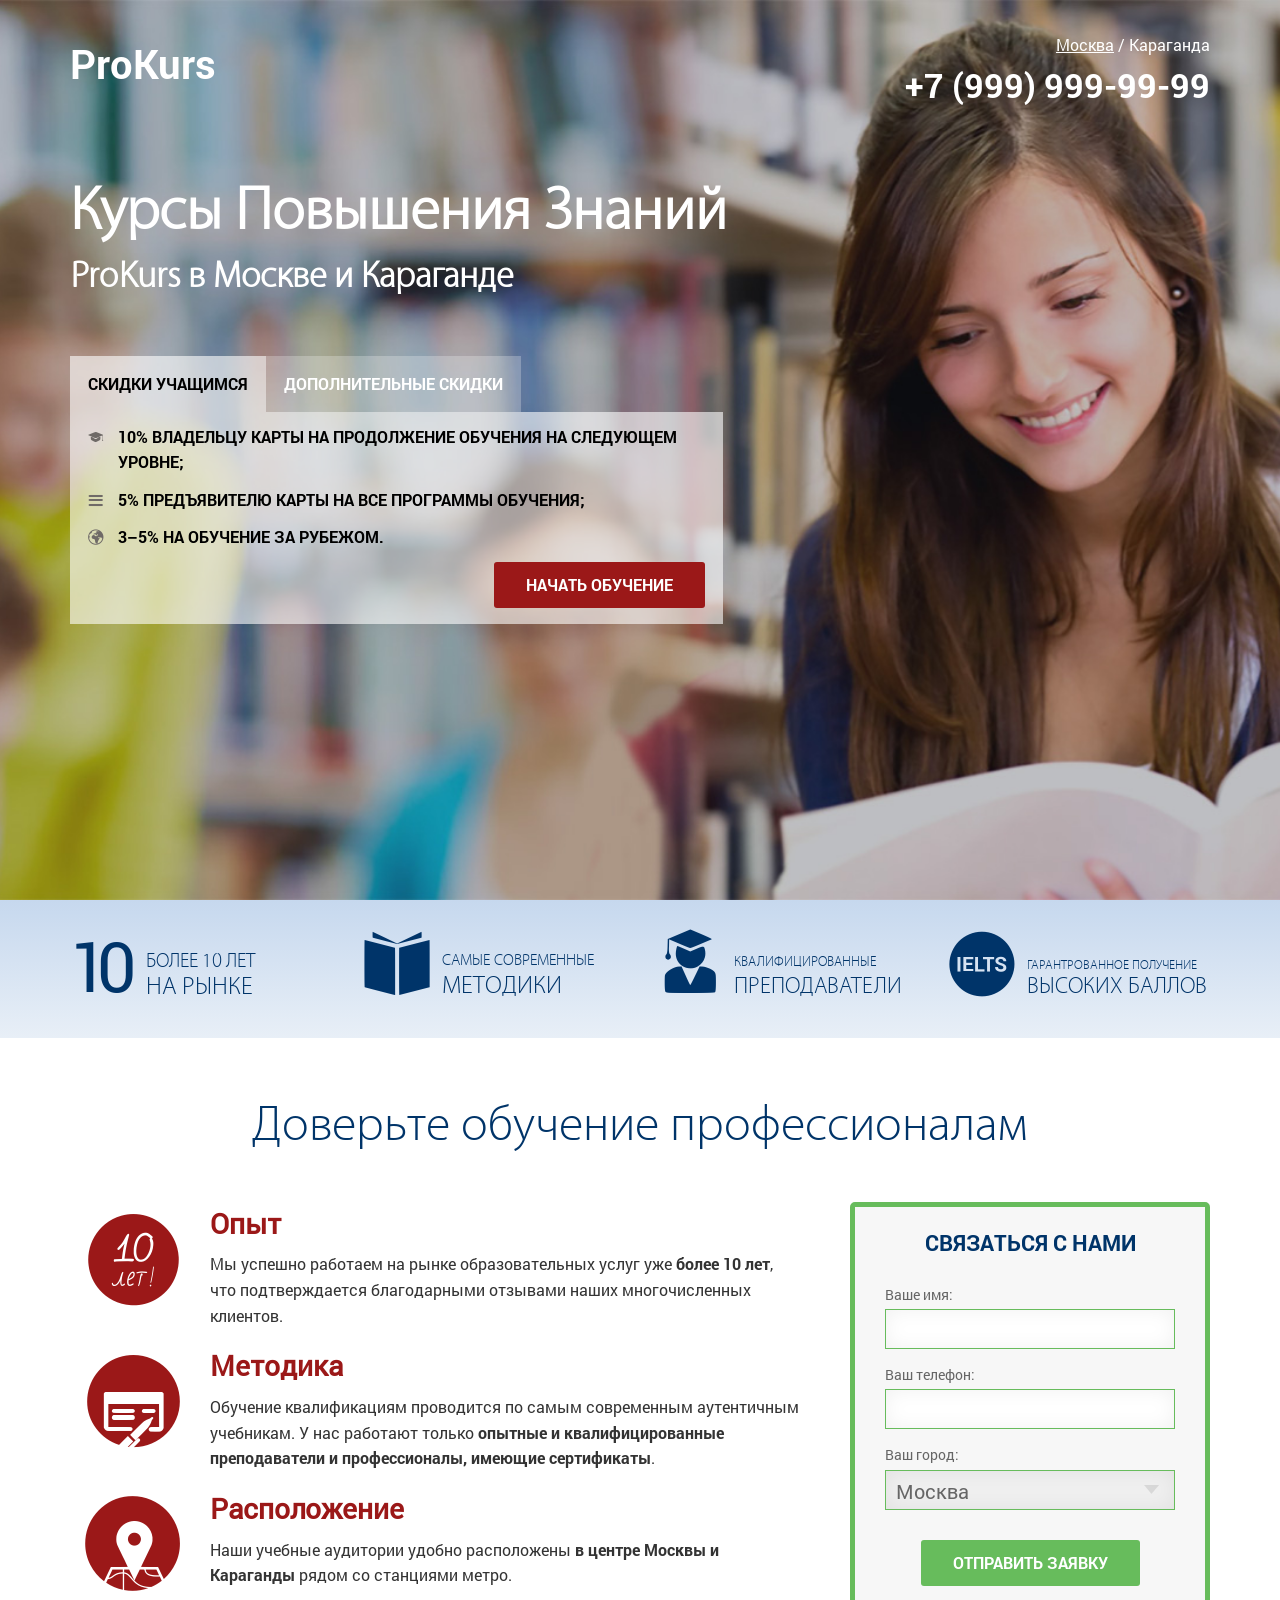
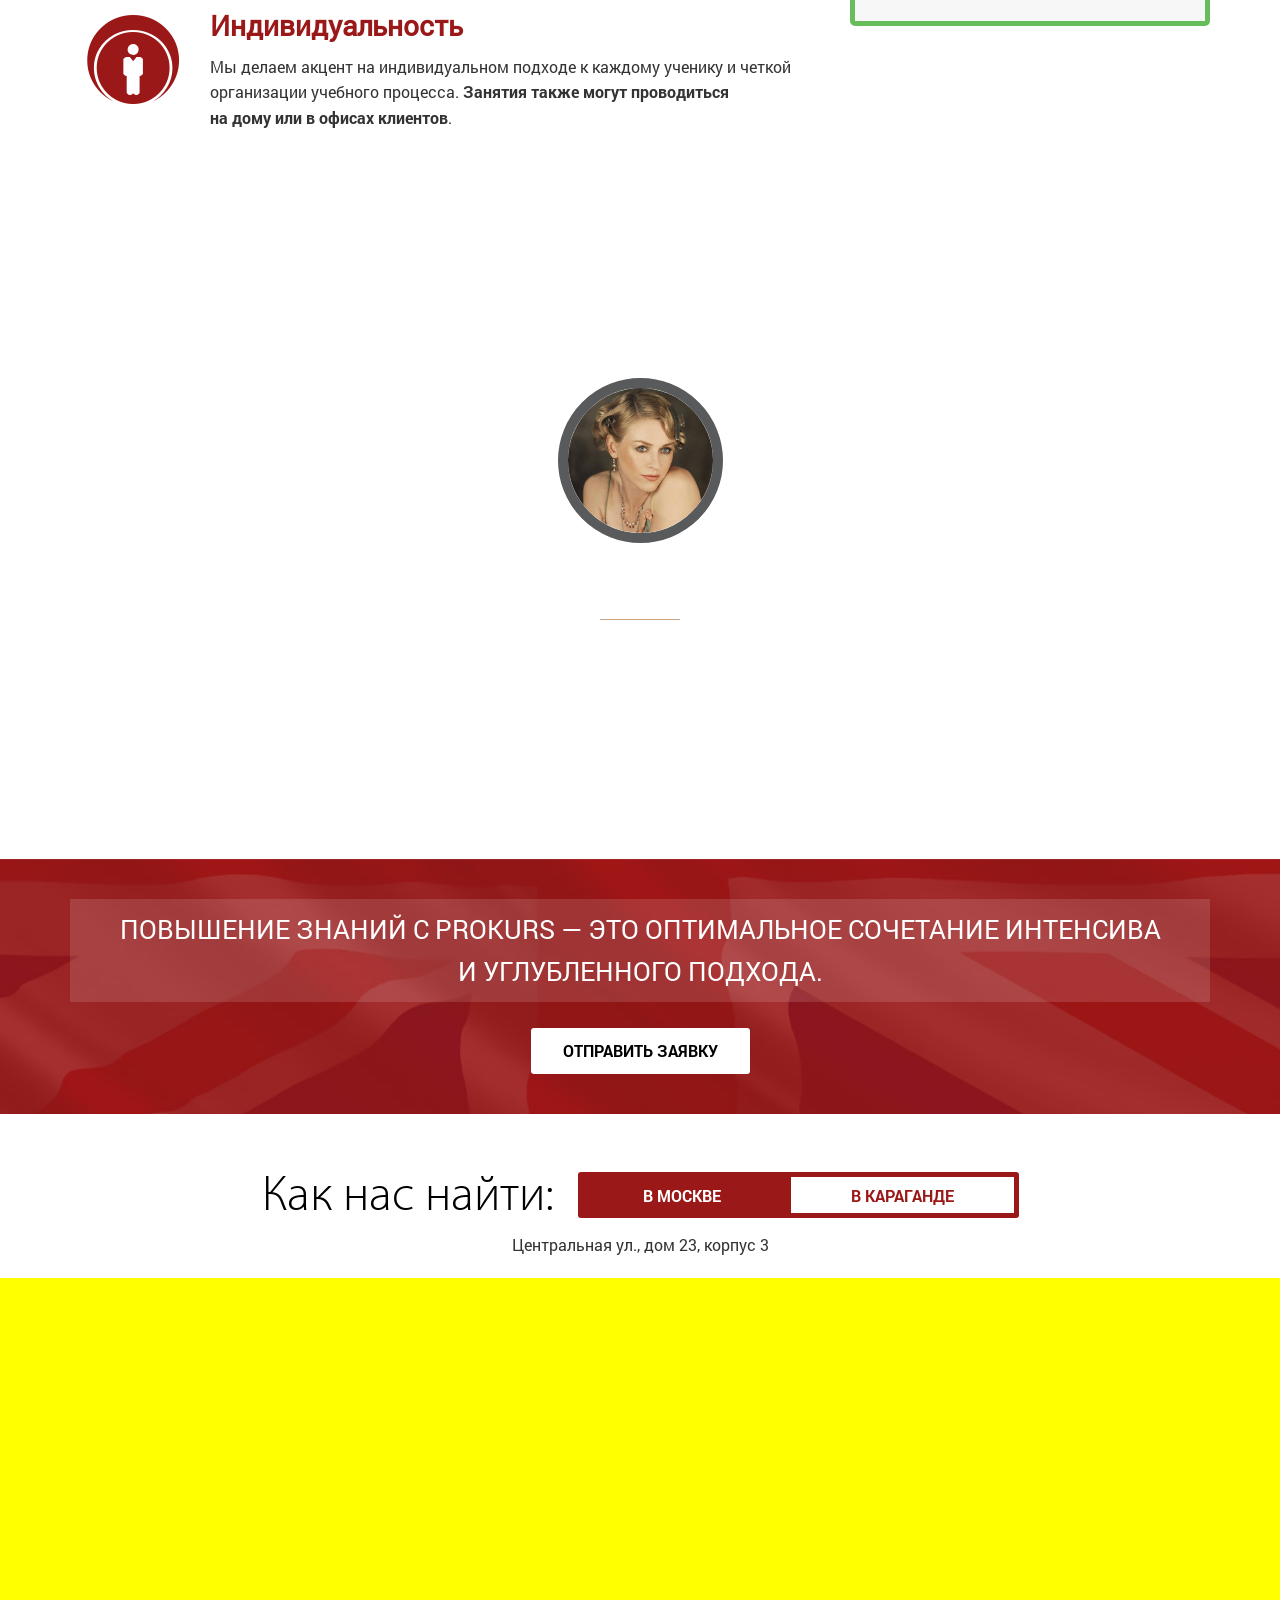
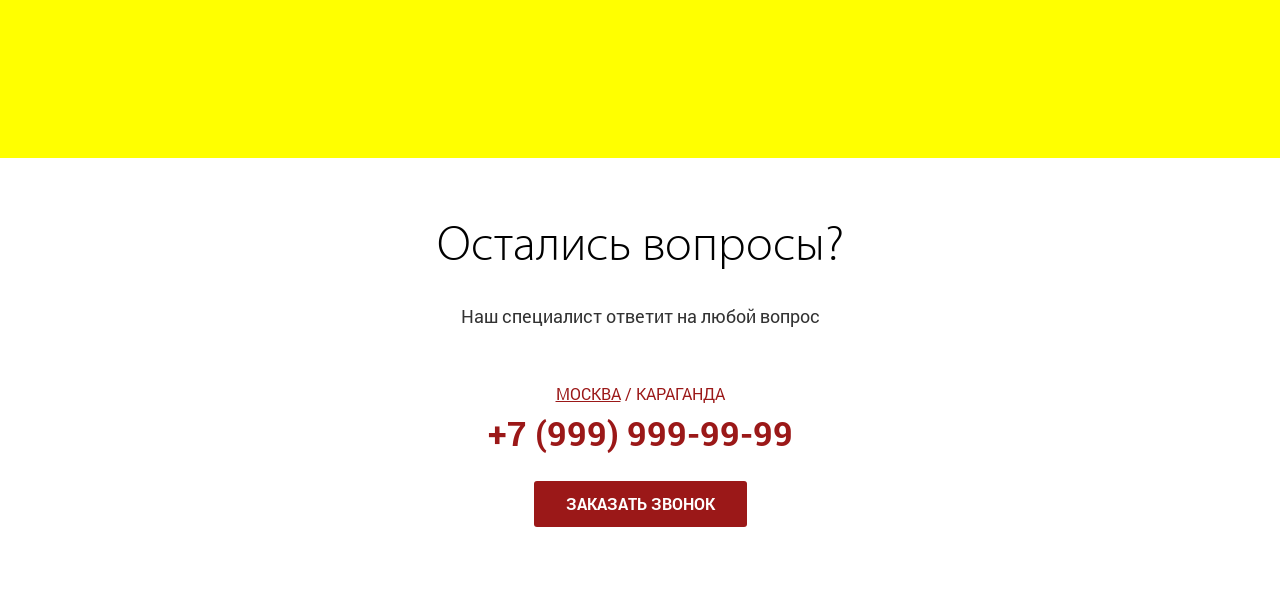
==== commit 578e843c: "fix form with adding clearfix to tizers" ====
--- a/index.html
+++ b/index.html
@@ -142,7 +142,7 @@
 	          </div>
 	      </div>
 	      <div class="row">
-	          <div class="col-md-8">
+	          <div class="col-md-8 clearfix">
 	             
 	              <div class="profi_item clearfix col-md-12 col-sm-12 col-xs-6">
 	                  <div class="row">
--- a/css/main.css
+++ b/css/main.css
@@ -1,20 +1,8 @@
-body input:focus:required:invalid,
-body textarea:focus:required:invalid {
-  color: red;
-  box-shadow: #9b1818 0 0 0 2px;
-  border-color: #9b1818;
-}
-
-body input:required:valid,
-body textarea:required:valid {
-  color: green;
-}
-
 body {
   font-family: "RobotoRegular", sans-serif;
   color: #333;
   font-weight: normal;
-  font-style: 16px;
+  font-size: 16px;
   min-width: 320px;
   position: relative;
   line-height: 1.6;
@@ -58,6 +46,22 @@
 p strong {
   font-family: "RobotoBold", sans-serif;
   font-weight: normal;
+}
+
+body input:focus:required:invalid,
+body textarea:focus:required:invalid {
+  color: red;
+  box-shadow: #9b1818 0 0 0 2px;
+  border-color: #9b1818;
+}
+
+body input:required:valid,
+body textarea:required:valid {
+  color: green;
+}
+
+.hidden {
+  display: none;
 }
 
 header {
--- a/css/media.css
+++ b/css/media.css
@@ -18,10 +18,12 @@
 
 	.s_tizers .row > div {
 		text-align: left;
+		line-height: 1.31;
 	}
 	.tiz_descr {
 		display: inline-block;
 		margin-top: 10px;
+
 	}
 	.profi_item:last-child {
 		margin-bottom: 30px;
@@ -83,7 +85,7 @@
 		font-size: 38px;
 		line-height: 42px;
 	}
-/*	
+	
 	
 	
 	form h2 {
@@ -92,7 +94,7 @@
 	.button {
 		font-size: 15px;
 	}
-	*/
+	
 	.s_contacts .tabs .tab {
 		padding: 0 20px;
 	}
@@ -136,8 +138,8 @@
 @media (min-height: 780px) and (min-width : 1400px) {
 	
 	.tabs_header {
-		position: absolute;
-		bottom: 80px;
+		
+		margin-top: 80px;
 	}
 
 	.tabs_header > div {
